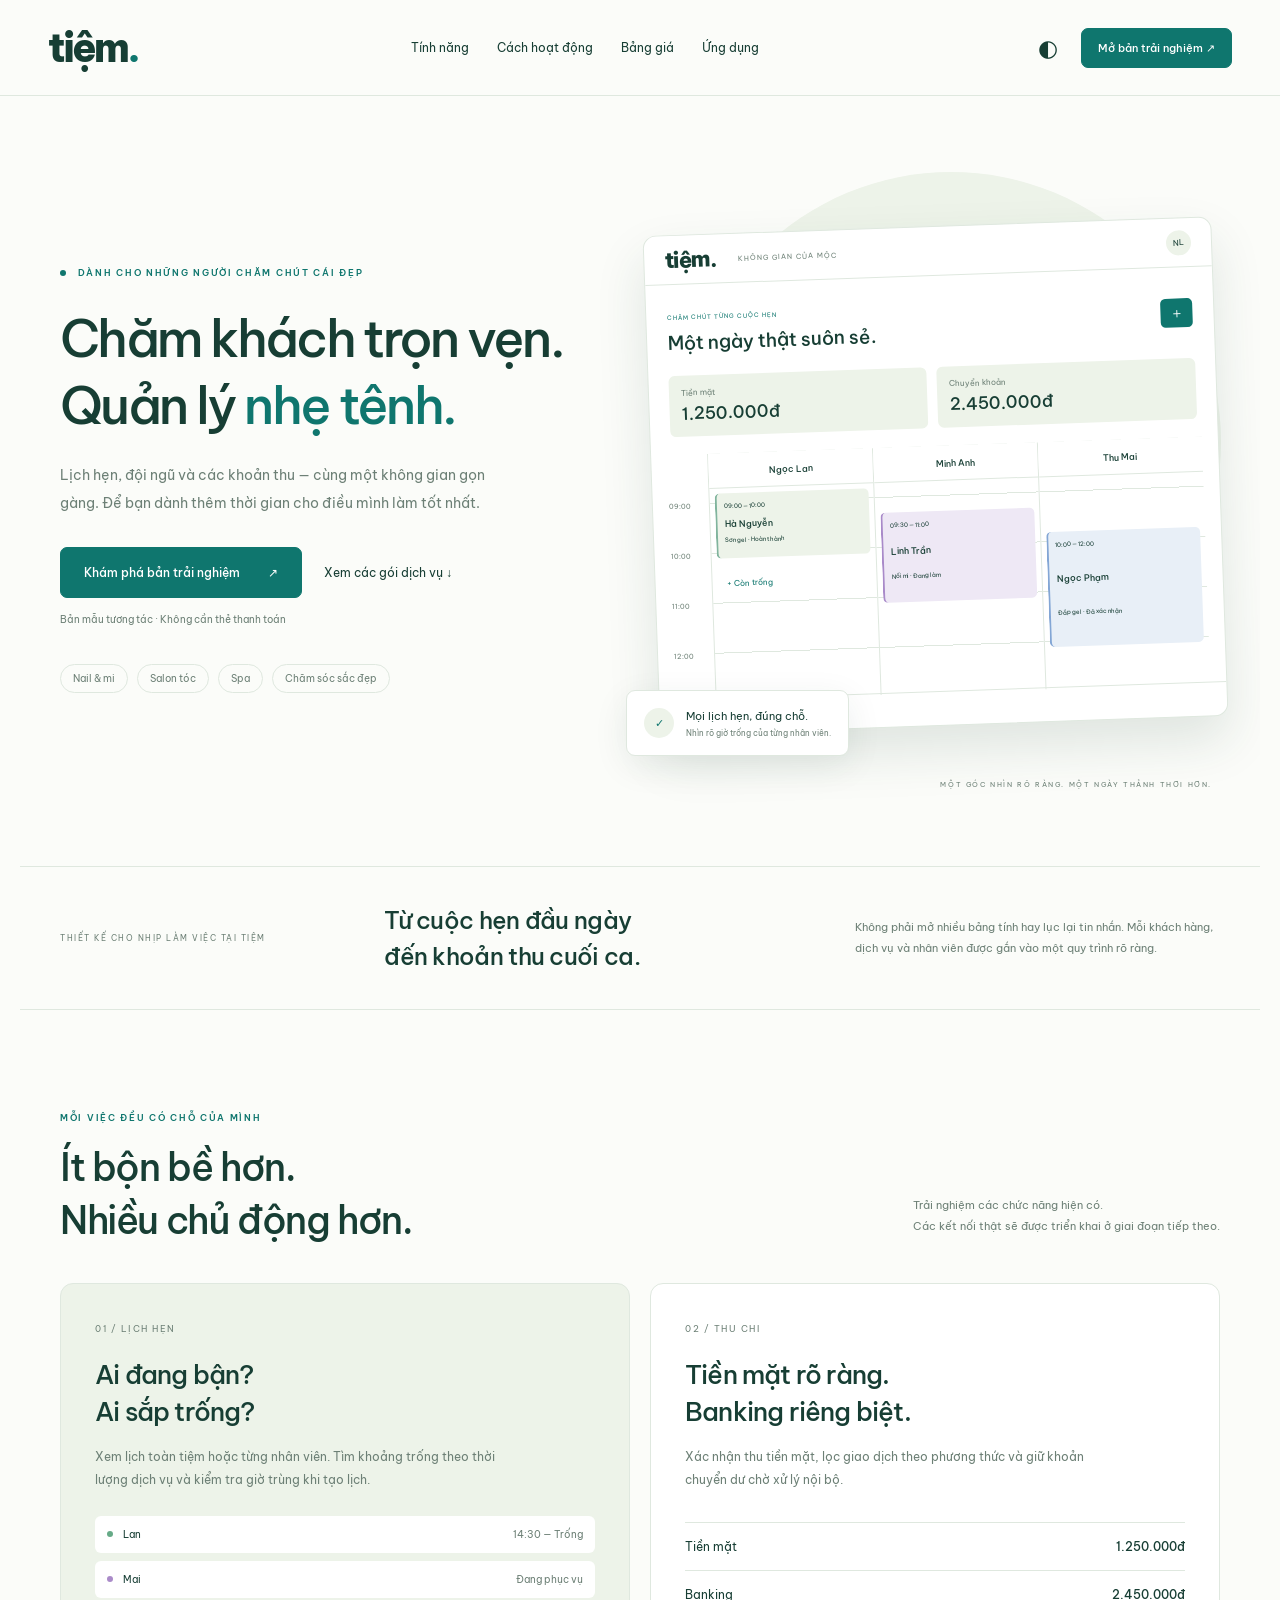
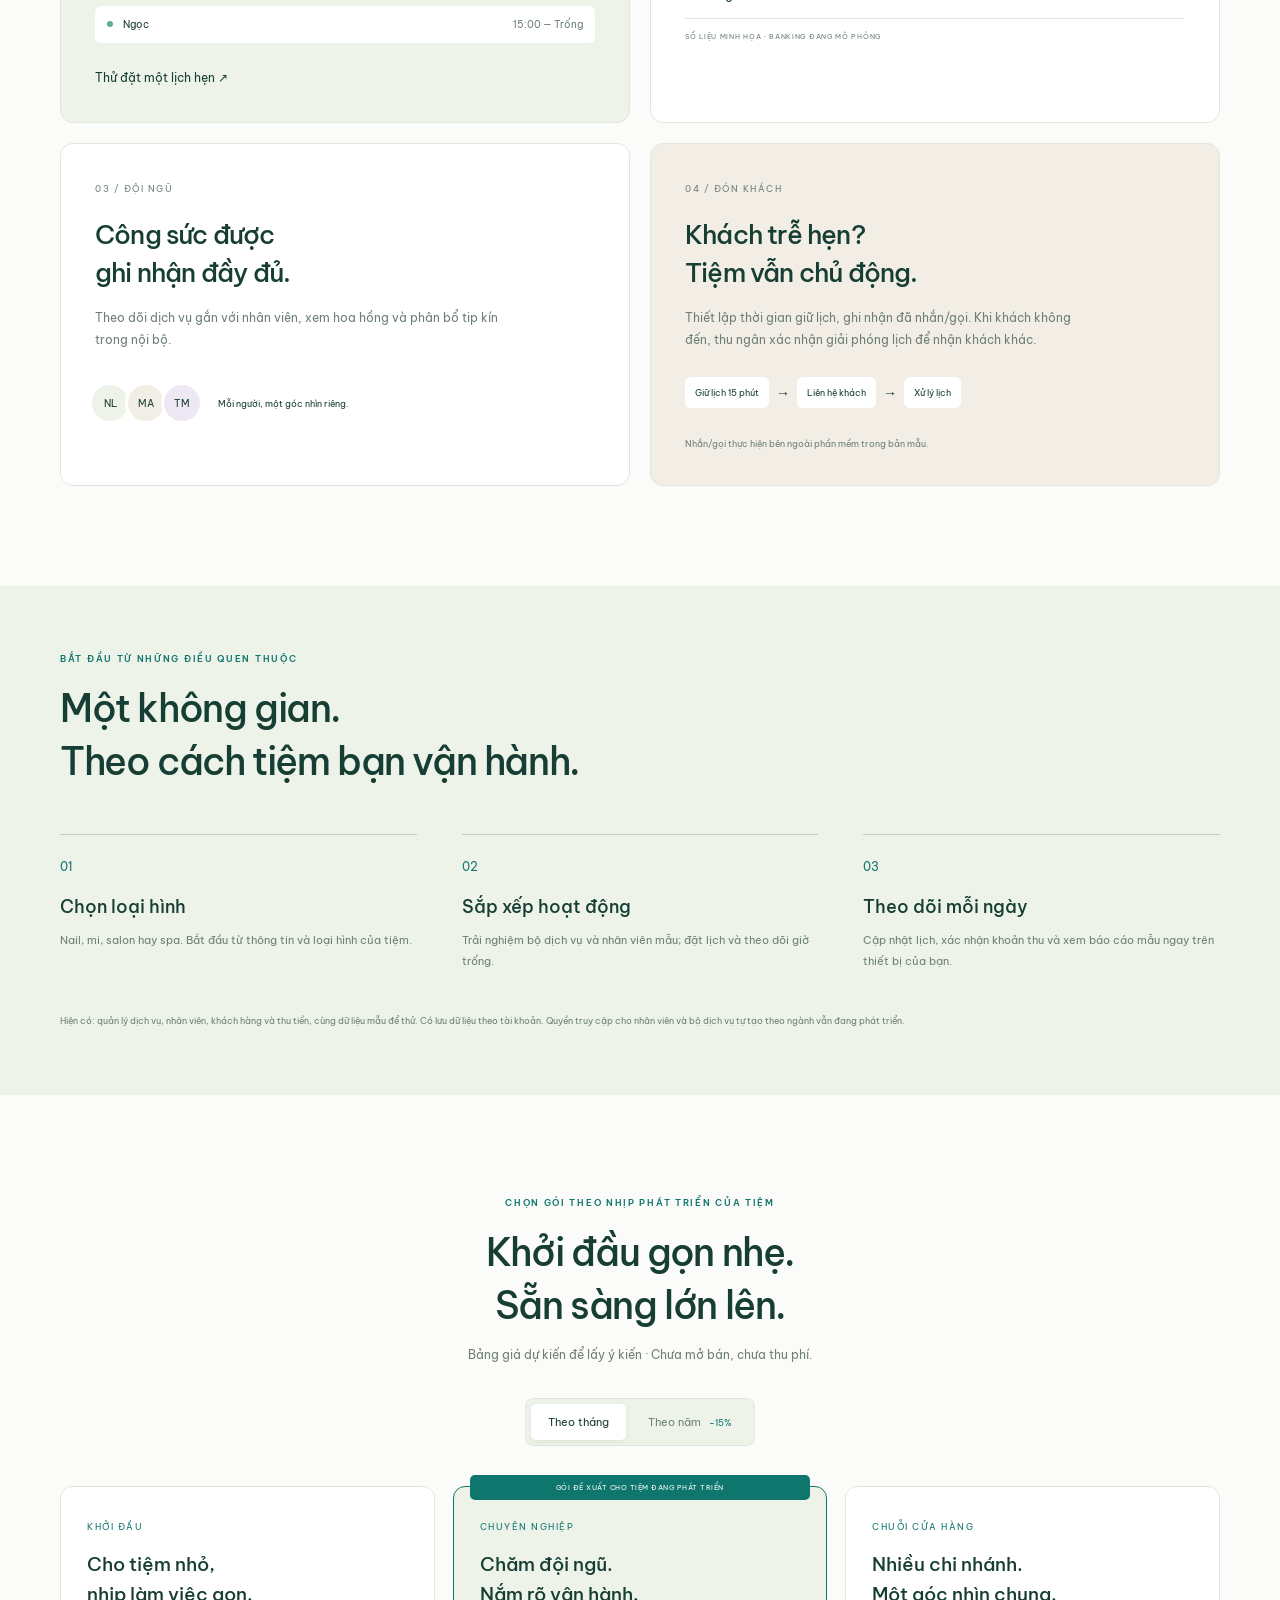
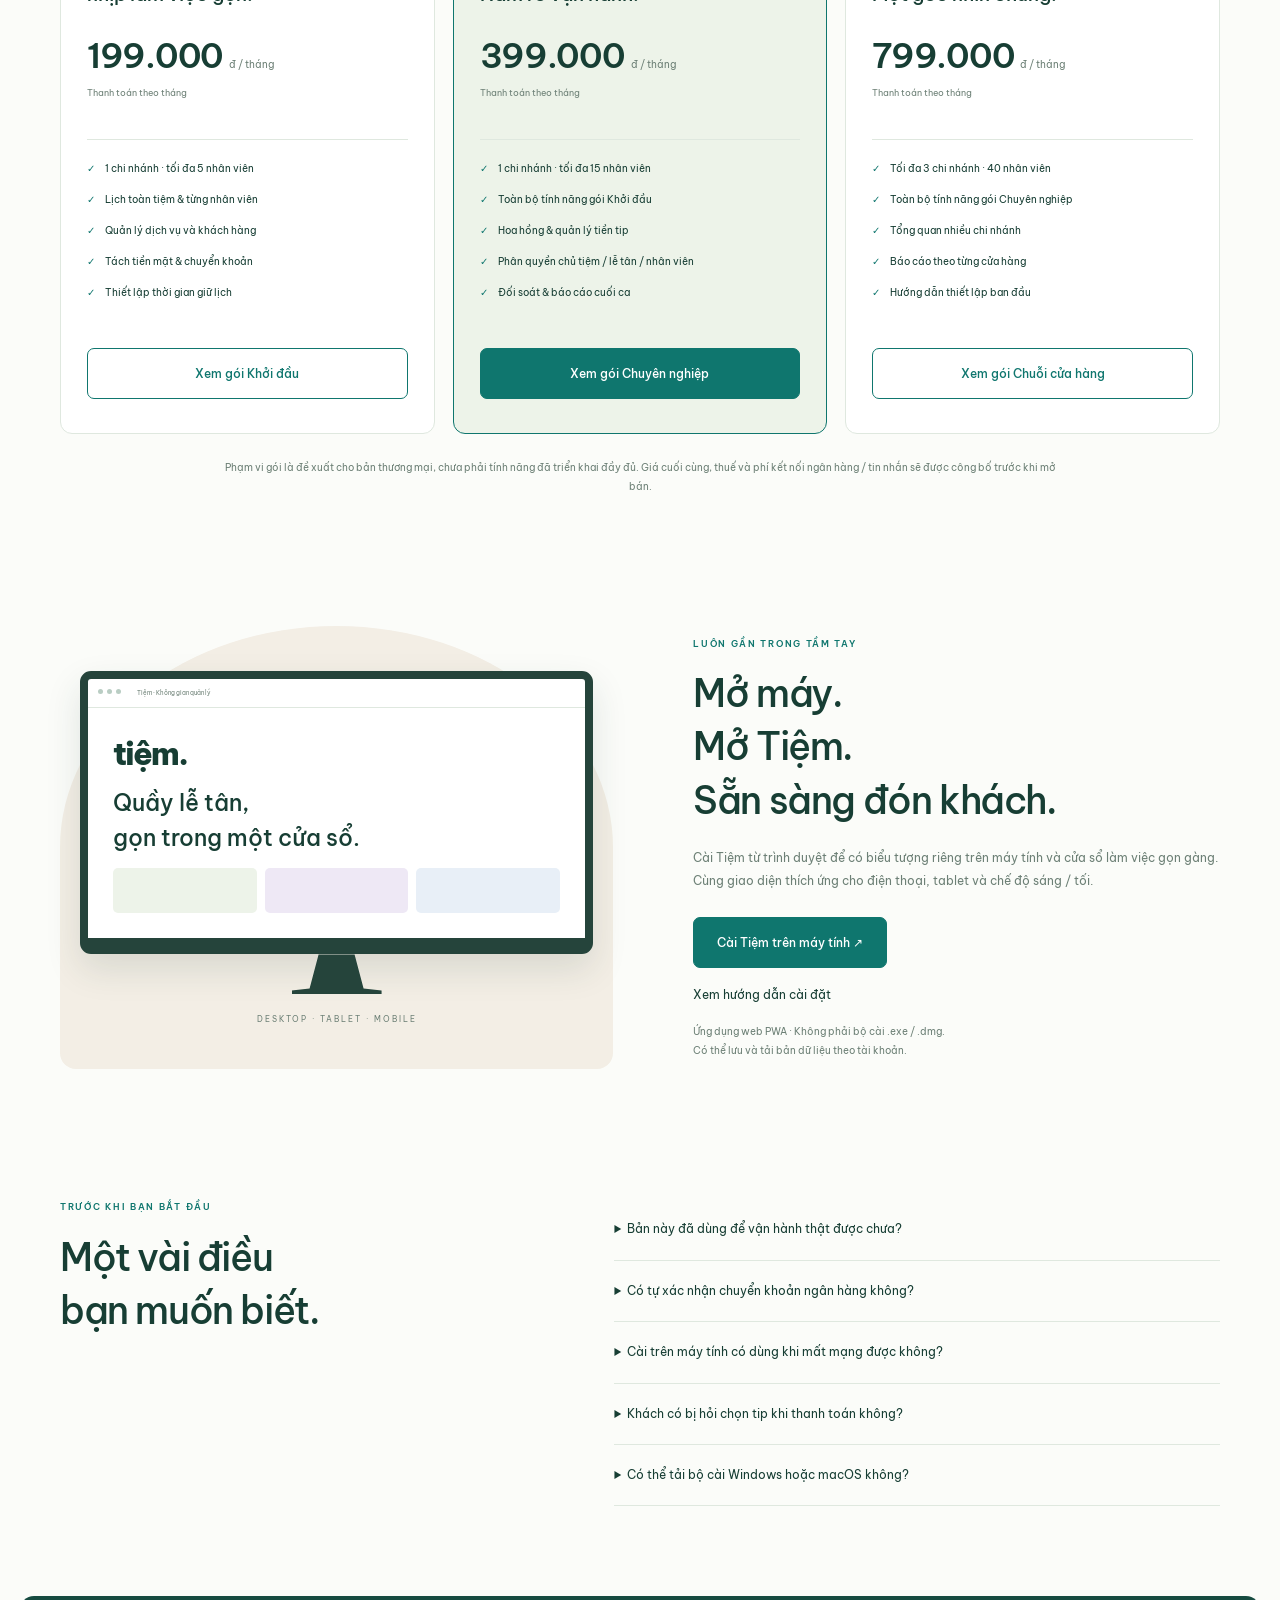
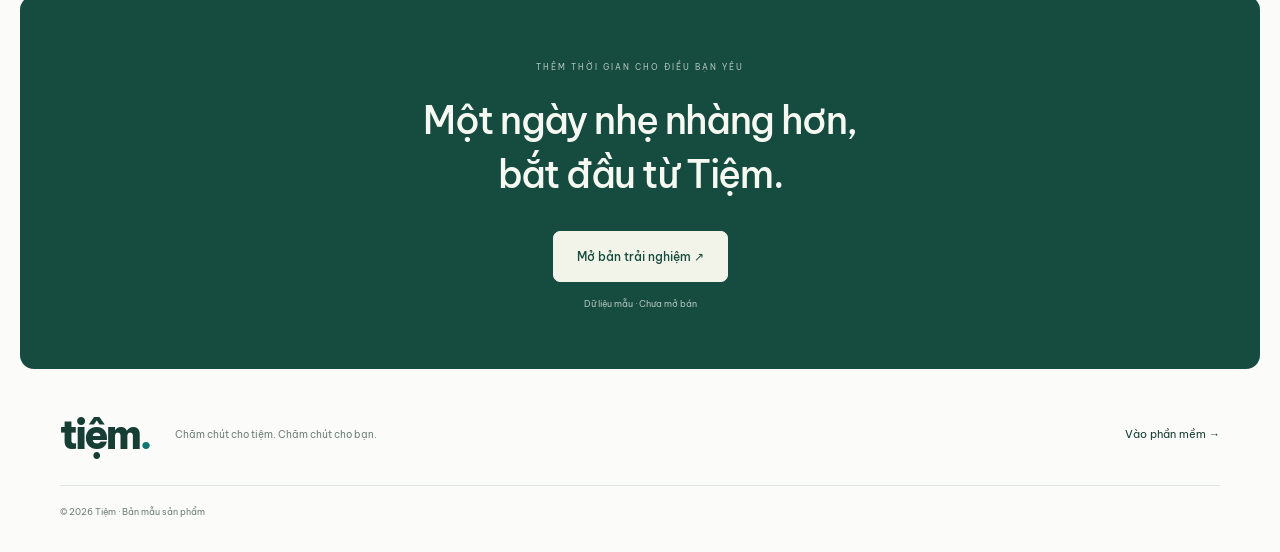
==== public/index.html @ 752a95eb "chore: snapshot before UI/UX redesign" ====
<!doctype html><html lang="vi"><head><meta charset="utf-8"><meta name="viewport" content="width=device-width, initial-scale=1"><meta name="theme-color" content="#0f766e"><meta name="description" content="Tiệm — không gian quản lý lịch hẹn, nhân viên và thu chi cho nail, mi, salon. Khám phá bản mẫu và bảng giá dự kiến."><title>Tiệm — Chăm khách trọn vẹn, quản lý nhẹ tênh</title><link rel="manifest" href="manifest.webmanifest"><link rel="icon" href="icon.svg"><link href="https://fonts.googleapis.com/css2?family=Be+Vietnam+Pro:wght@400;500;600;700;800&display=swap" rel="stylesheet"><link rel="stylesheet" href="home.css"></head><body><header class="nav"><a href="/" class="logo" aria-label="Tiệm trang chủ">tiệm<span>.</span></a><nav aria-label="Menu chính"><a href="#tinh-nang">Tính năng</a><a href="#cach-dung">Cách hoạt động</a><a href="#bang-gia">Bảng giá</a><a href="#ung-dung">Ứng dụng</a></nav><div class="navright"><button class="theme" id="homeTheme" aria-label="Đổi giao diện sáng tối">◐</button><a class="button small" href="app.html">Mở bản trải nghiệm ↗</a></div></header><main><section class="hero wrap"><div class="hero-copy"><div class="kicker"><span></span> DÀNH CHO NHỮNG NGƯỜI CHĂM CHÚT CÁI ĐẸP</div><h1>Chăm khách trọn vẹn.<br>Quản lý <em>nhẹ tênh.</em></h1><p>Lịch hẹn, đội ngũ và các khoản thu — cùng một không gian gọn gàng. Để bạn dành thêm thời gian cho điều mình làm tốt nhất.</p><div class="ctas"><a href="app.html" class="button">Khám phá bản trải nghiệm <span>↗</span></a><a href="#bang-gia" class="textlink">Xem các gói dịch vụ ↓</a></div><small class="hero-note">Bản mẫu tương tác · Không cần thẻ thanh toán</small><div class="industries"><span>Nail & mi</span><span>Salon tóc</span><span>Spa</span><span>Chăm sóc sắc đẹp</span></div></div><div class="hero-visual" aria-label="Minh họa lịch quản lý tiệm"><div class="orb"></div><div class="mini-app"><div class="mini-top"><span class="mini-logo">tiệm.</span><span>KHÔNG GIAN CỦA MỘC</span><i>NL</i></div><div class="mini-heading"><div><small>CHĂM CHÚT TỪNG CUỘC HẸN</small><h3>Một ngày thật suôn sẻ.</h3></div><span class="mini-add">＋</span></div><div class="mini-stats"><div><small>Tiền mặt</small><b>1.250.000đ</b></div><div><small>Chuyển khoản</small><b>2.450.000đ</b></div></div><div class="mini-calendar"><div class="hours"><span></span><span>09:00</span><span>10:00</span><span>11:00</span><span>12:00</span></div><div class="person"><strong>Ngọc Lan</strong><div class="event green"><small>09:00 — 10:00</small><b>Hà Nguyễn</b><span>Sơn gel · Hoàn thành</span></div><div class="empty">+ Còn trống</div></div><div class="person"><strong>Minh Anh</strong><div class="event purple"><small>09:30 — 11:00</small><b>Linh Trần</b><span>Nối mi · Đang làm</span></div></div><div class="person"><strong>Thu Mai</strong><div class="event blue"><small>10:00 — 12:00</small><b>Ngọc Phạm</b><span>Đắp gel · Đã xác nhận</span></div></div></div><div class="mini-bottom">● Mẫu minh họa giao diện và số liệu</div></div><div class="float-note"><span>✓</span><div>Mọi lịch hẹn, đúng chỗ.<small>Nhìn rõ giờ trống của từng nhân viên.</small></div></div><div class="visual-caption">MỘT GÓC NHÌN RÕ RÀNG. MỘT NGÀY THẢNH THƠI HƠN.</div></div></section><section class="statement wrap"><span>THIẾT KẾ CHO NHỊP LÀM VIỆC TẠI TIỆM</span><p>Từ cuộc hẹn đầu ngày<br>đến khoản thu cuối ca.</p><div>Không phải mở nhiều bảng tính hay lục lại tin nhắn. Mỗi khách hàng, dịch vụ và nhân viên được gắn vào một quy trình rõ ràng.</div></section><section class="features wrap" id="tinh-nang"><div class="sectionhead"><div><div class="kicker">MỖI VIỆC ĐỀU CÓ CHỖ CỦA MÌNH</div><h2>Ít bộn bề hơn.<br>Nhiều chủ động hơn.</h2></div><p>Trải nghiệm các chức năng hiện có.<br>Các kết nối thật sẽ được triển khai ở giai đoạn tiếp theo.</p></div><div class="feature-grid"><article class="feature wide"><span class="num">01 / LỊCH HẸN</span><h3>Ai đang bận?<br>Ai sắp trống?</h3><p>Xem lịch toàn tiệm hoặc từng nhân viên. Tìm khoảng trống theo thời lượng dịch vụ và kiểm tra giờ trùng khi tạo lịch.</p><div class="availability"><span><i></i> Lan <b>14:30 — Trống</b></span><span><i class="busy"></i> Mai <b>Đang phục vụ</b></span><span><i></i> Ngọc <b>15:00 — Trống</b></span></div><a href="app.html" class="textlink">Thử đặt một lịch hẹn ↗</a></article><article class="feature"><span class="num">02 / THU CHI</span><h3>Tiền mặt rõ ràng.<br>Banking riêng biệt.</h3><p>Xác nhận thu tiền mặt, lọc giao dịch theo phương thức và giữ khoản chuyển dư chờ xử lý nội bộ.</p><div class="receipt"><div>Tiền mặt <b>1.250.000đ</b></div><div>Banking <b>2.450.000đ</b></div><small>SỐ LIỆU MINH HỌA · BANKING ĐANG MÔ PHỎNG</small></div></article><article class="feature"><span class="num">03 / ĐỘI NGŨ</span><h3>Công sức được<br>ghi nhận đầy đủ.</h3><p>Theo dõi dịch vụ gắn với nhân viên, xem hoa hồng và phân bổ tip kín trong nội bộ.</p><div class="team-line"><span>NL</span><span>MA</span><span>TM</span><b>Mỗi người, một góc nhìn riêng.</b></div></article><article class="feature wide warm"><span class="num">04 / ĐÓN KHÁCH</span><h3>Khách trễ hẹn?<br>Tiệm vẫn chủ động.</h3><p>Thiết lập thời gian giữ lịch, ghi nhận đã nhắn/gọi. Khi khách không đến, thu ngân xác nhận giải phóng lịch để nhận khách khác.</p><div class="flow-pills"><span>Giữ lịch 15 phút</span><b>→</b><span>Liên hệ khách</span><b>→</b><span>Xử lý lịch</span></div><small>Nhắn/gọi thực hiện bên ngoài phần mềm trong bản mẫu.</small></article></div></section><section class="steps-section" id="cach-dung"><div class="wrap"><div class="sectionhead"><div><div class="kicker">BẮT ĐẦU TỪ NHỮNG ĐIỀU QUEN THUỘC</div><h2>Một không gian.<br>Theo cách tiệm bạn vận hành.</h2></div></div><div class="steps"><article><span>01</span><h3>Chọn loại hình</h3><p>Nail, mi, salon hay spa. Bắt đầu từ thông tin và loại hình của tiệm.</p></article><article><span>02</span><h3>Sắp xếp hoạt động</h3><p>Trải nghiệm bộ dịch vụ và nhân viên mẫu; đặt lịch và theo dõi giờ trống.</p></article><article><span>03</span><h3>Theo dõi mỗi ngày</h3><p>Cập nhật lịch, xác nhận khoản thu và xem báo cáo mẫu ngay trên thiết bị của bạn.</p></article></div><p class="disclosure">Hiện có: quản lý dịch vụ, nhân viên, khách hàng và thu tiền, cùng dữ liệu mẫu để thử. Có lưu dữ liệu theo tài khoản. Quyền truy cập cho nhân viên và bộ dịch vụ tự tạo theo ngành vẫn đang phát triển.</p></div></section><section class="pricing wrap" id="bang-gia"><div class="center"><div class="kicker">CHỌN GÓI THEO NHỊP PHÁT TRIỂN CỦA TIỆM</div><h2>Khởi đầu gọn nhẹ.<br>Sẵn sàng lớn lên.</h2><p>Bảng giá dự kiến để lấy ý kiến · Chưa mở bán, chưa thu phí.</p><div class="billing" role="group" aria-label="Chu kỳ thanh toán"><button class="selected" data-billing="month" aria-pressed="true">Theo tháng</button><button data-billing="year" aria-pressed="false">Theo năm <span>−15%</span></button></div></div><div class="price-grid"><article class="price-card"><span class="plan">KHỞI ĐẦU</span><h3>Cho tiệm nhỏ,<br>nhịp làm việc gọn.</h3><div class="price"><strong data-price="199000">199.000</strong><span>đ / tháng</span></div><p class="billing-note">Thanh toán theo tháng</p><ul><li>1 chi nhánh · tối đa 5 nhân viên</li><li>Lịch toàn tiệm & từng nhân viên</li><li>Quản lý dịch vụ và khách hàng</li><li>Tách tiền mặt & chuyển khoản</li><li>Thiết lập thời gian giữ lịch</li></ul><button class="button outline" data-plan="Khởi đầu">Xem gói Khởi đầu</button></article><article class="price-card featured"><div class="ribbon">GÓI ĐỀ XUẤT CHO TIỆM ĐANG PHÁT TRIỂN</div><span class="plan">CHUYÊN NGHIỆP</span><h3>Chăm đội ngũ.<br>Nắm rõ vận hành.</h3><div class="price"><strong data-price="399000">399.000</strong><span>đ / tháng</span></div><p class="billing-note">Thanh toán theo tháng</p><ul><li>1 chi nhánh · tối đa 15 nhân viên</li><li>Toàn bộ tính năng gói Khởi đầu</li><li>Hoa hồng & quản lý tiền tip</li><li>Phân quyền chủ tiệm / lễ tân / nhân viên</li><li>Đối soát & báo cáo cuối ca</li></ul><button class="button" data-plan="Chuyên nghiệp">Xem gói Chuyên nghiệp</button></article><article class="price-card"><span class="plan">CHUỖI CỬA HÀNG</span><h3>Nhiều chi nhánh.<br>Một góc nhìn chung.</h3><div class="price"><strong data-price="799000">799.000</strong><span>đ / tháng</span></div><p class="billing-note">Thanh toán theo tháng</p><ul><li>Tối đa 3 chi nhánh · 40 nhân viên</li><li>Toàn bộ tính năng gói Chuyên nghiệp</li><li>Tổng quan nhiều chi nhánh</li><li>Báo cáo theo từng cửa hàng</li><li>Hướng dẫn thiết lập ban đầu</li></ul><button class="button outline" data-plan="Chuỗi cửa hàng">Xem gói Chuỗi cửa hàng</button></article></div><p class="price-disclaimer">Phạm vi gói là đề xuất cho bản thương mại, chưa phải tính năng đã triển khai đầy đủ. Giá cuối cùng, thuế và phí kết nối ngân hàng / tin nhắn sẽ được công bố trước khi mở bán.</p></section><section class="desktop wrap" id="ung-dung"><div class="device-art"><div class="monitor"><div class="monitor-top"><span></span><span></span><span></span><b>Tiệm · Không gian quản lý</b></div><div class="monitor-body"><div class="device-brand">tiệm.</div><h3>Quầy lễ tân,<br>gọn trong một cửa sổ.</h3><div class="device-lines"><i></i><i></i><i></i></div></div></div><div class="stand"></div><span class="device-tag">DESKTOP · TABLET · MOBILE</span></div><div class="desktop-copy"><div class="kicker">LUÔN GẦN TRONG TẦM TAY</div><h2>Mở máy.<br>Mở Tiệm.<br>Sẵn sàng đón khách.</h2><p>Cài Tiệm từ trình duyệt để có biểu tượng riêng trên máy tính và cửa sổ làm việc gọn gàng. Cùng giao diện thích ứng cho điện thoại, tablet và chế độ sáng / tối.</p><button class="button" data-install>Cài Tiệm trên máy tính ↗</button><button class="textlink" id="installHelp">Xem hướng dẫn cài đặt</button><p class="install-note">Ứng dụng web PWA · Không phải bộ cài .exe / .dmg.<br>Có thể lưu và tải bản dữ liệu theo tài khoản.</p></div></section><section class="faq wrap"><div><div class="kicker">TRƯỚC KHI BẠN BẮT ĐẦU</div><h2>Một vài điều<br>bạn muốn biết.</h2></div><div class="questions"><details><summary>Bản này đã dùng để vận hành thật được chưa?</summary><p>Đây là bản mẫu tương tác. Dữ liệu mặc định lưu trên thiết bị. Bạn có thể đăng nhập bằng ChatGPT, chọn lưu lên tài khoản và tải bản mới trên thiết bị khác. Bạn nên dùng dữ liệu thử; chưa dùng để thu tiền hoặc quản lý khách thật.</p></details><details><summary>Có tự xác nhận chuyển khoản ngân hàng không?</summary><p>Hiện tại banking là mô phỏng. Kết nối ngân hàng, tạo QR nhận tiền thật và xác nhận giao dịch sẽ được triển khai, kiểm tra trước khi sử dụng thực tế.</p></details><details><summary>Cài trên máy tính có dùng khi mất mạng được không?</summary><p>Sau khi đã mở ứng dụng, giao diện mẫu có thể tải lại từ bộ nhớ đệm khi mất mạng. Thanh toán ngân hàng và đồng bộ dữ liệu thật sẽ cần Internet. Không xóa dữ liệu trình duyệt nếu muốn giữ dữ liệu mẫu.</p></details><details><summary>Khách có bị hỏi chọn tip khi thanh toán không?</summary><p>Không. Việc ghi nhận và phân bổ tip thuộc màn hình nội bộ. Khoản chuyển dư chờ xác nhận, không tự động coi là tip.</p></details><details><summary>Có thể tải bộ cài Windows hoặc macOS không?</summary><p>Hiện chưa có bộ cài .exe hoặc .dmg. Bạn có thể cài dạng ứng dụng web qua Chrome / Edge trên máy tính; nếu trình duyệt không hỗ trợ, vẫn dùng được bằng đường dẫn website.</p></details></div></section><section class="closing wrap"><span>THÊM THỜI GIAN CHO ĐIỀU BẠN YÊU</span><h2>Một ngày nhẹ nhàng hơn,<br>bắt đầu từ Tiệm.</h2><a href="app.html" class="button light">Mở bản trải nghiệm ↗</a><small>Dữ liệu mẫu · Chưa mở bán</small></section></main><footer class="wrap"><a class="logo" href="#">tiệm<span>.</span></a><span>Chăm chút cho tiệm. Chăm chút cho bạn.</span><a href="app.html">Vào phần mềm →</a><small>© 2026 Tiệm · Bản mẫu sản phẩm</small></footer><dialog id="homeDialog"><button id="closeHomeDialog" aria-label="Đóng">✕</button><div id="homeDialogContent"></div></dialog><script src="install.js"></script><script src="home.js"></script></body></html>
---- public/home.css ----
:root{--bg:#fbfcf9;--card:#fff;--ink:#173e34;--muted:#6d8076;--line:#dfe8df;--green:#0f766e;--pale:#edf3e9;--warm:#f3eee5;--purple:#eee8f5;--blue:#e8eff7}*{box-sizing:border-box}html{scroll-behavior:smooth;scroll-padding-top:90px}body{margin:0;background:var(--bg);color:var(--ink);font:14px 'Be Vietnam Pro',sans-serif}a{color:inherit;text-decoration:none}button{font:inherit;cursor:pointer}button:focus-visible,a:focus-visible,summary:focus-visible{outline:3px solid #54ac99;outline-offset:5px}.wrap{max-width:1240px;margin:auto;padding-left:40px;padding-right:40px}.nav{height:96px;max-width:1440px;margin:auto;padding:0 48px;display:flex;align-items:center;justify-content:space-between;border-bottom:1px solid var(--line);gap:24px}.logo{font-size:40px;font-weight:800;letter-spacing:-3px}.logo span{color:var(--green)}.nav nav{display:flex;gap:28px;font-size:12px}.nav nav a:hover{color:var(--green)}.navright{display:flex;gap:17px;align-items:center}.theme{border:0;background:transparent;color:var(--ink);font-size:23px}.button{display:inline-flex;justify-content:center;align-items:center;gap:28px;padding:17px 23px;background:var(--green);color:#fff;border:1px solid var(--green);border-radius:7px;font-weight:500;font-size:12px;transition:transform .2s,box-shadow .2s}.button:hover{transform:translateY(-2px);box-shadow:0 7px 20px #0f766e24}.button.small{font-size:11px;padding:12px 16px}.textlink{font-size:12px;background:none;color:var(--ink);border:0;padding:0;display:inline-block;line-height:1.8}.textlink:hover{text-decoration:underline}.hero{display:grid;grid-template-columns:1fr 1.06fr;align-items:center;gap:35px;padding-top:96px;padding-bottom:100px;overflow:hidden}.kicker{font-size:9px;font-weight:600;letter-spacing:1.7px;color:var(--green);line-height:1.8}.kicker>span{display:inline-block;width:6px;height:6px;background:var(--green);border-radius:50%;margin-right:8px}h1{font-size:clamp(38px,4.1vw,58px);font-weight:500;line-height:1.27;letter-spacing:-2.7px;margin:24px 0}h1 em{font-style:normal;color:var(--green)}.hero-copy>p{max-width:430px;font-size:14px;line-height:1.95;color:var(--muted)}.ctas{display:flex;align-items:center;gap:22px;margin-top:30px}.hero-note{display:block;font-size:10px;color:var(--muted);margin-top:15px}.industries{display:flex;flex-wrap:wrap;gap:9px;margin-top:38px}.industries span{font-size:10px;padding:7px 12px;border:1px solid var(--line);border-radius:20px;color:var(--muted)}.hero-visual{position:relative;padding:34px 0 40px 10px}.orb{position:absolute;background:var(--pale);border-radius:50%;width:540px;height:540px;top:-20px;left:40px}.mini-app{position:relative;background:var(--card);border:1px solid var(--line);border-radius:13px;box-shadow:0 24px 50px #1e4b3520;transform:rotate(-2deg);overflow:hidden}.mini-top{height:49px;display:flex;align-items:center;border-bottom:1px solid var(--line);padding:0 20px;gap:22px}.mini-logo{font-size:22px;font-weight:800;letter-spacing:-1.5px}.mini-top>span:nth-child(2){font-size:7px;color:var(--muted);letter-spacing:1px}.mini-top i{margin-left:auto;display:grid;place-items:center;border-radius:50%;width:25px;height:25px;background:var(--pale);font-style:normal;font-size:8px}.mini-heading{display:flex;padding:21px;justify-content:space-between;align-items:center}.mini-heading small{font-size:6px;letter-spacing:1px;color:var(--green)}.mini-heading h3{font-size:19px;margin:7px 0 0;font-weight:500}.mini-add{background:var(--green);color:white;padding:5px 9px;border-radius:5px}.mini-stats{display:grid;grid-template-columns:1fr 1fr;gap:10px;padding:0 20px 18px}.mini-stats div{background:var(--pale);padding:12px;border-radius:6px}.mini-stats small{display:block;font-size:8px;color:var(--muted)}.mini-stats b{display:block;font-weight:500;font-size:17px;margin-top:5px}.mini-calendar{display:grid;grid-template-columns:40px repeat(3,1fr);height:245px;margin:0 16px}.hours{display:grid;grid-template-rows:35px repeat(4,50px);font-size:7px;color:var(--muted);padding-top:12px}.person{position:relative;border-left:1px solid var(--line);background:repeating-linear-gradient(transparent 0px,transparent 49px,var(--line) 49px,var(--line) 50px)}.person>strong{display:block;text-align:center;height:35px;background:var(--card);font-size:9px;padding-top:12px;border-bottom:1px solid var(--line);font-weight:500}.event{position:absolute;top:40px;left:5px;right:5px;padding:9px 7px;border-radius:5px;background:var(--pale);border-left:2px solid #80b49d;height:65px;display:grid;gap:3px}.event small{font-size:6px}.event b{font-size:9px;font-weight:500}.event span{font-size:6px}.event.purple{background:var(--purple);top:65px;height:90px;border-color:#a98ac9}.event.blue{background:var(--blue);top:90px;height:115px;border-color:#83a6d5}.empty{font-size:8px;color:var(--green);position:absolute;top:125px;left:14px}.mini-bottom{padding:12px 20px;color:var(--muted);font-size:7px;border-top:1px solid var(--line)}.float-note{display:flex;gap:12px;align-items:center;position:absolute;bottom:10px;left:-15px;background:var(--card);padding:17px;border:1px solid var(--line);border-radius:9px;box-shadow:0 10px 35px #1d422c15;font-size:11px}.float-note>span{background:var(--pale);color:var(--green);border-radius:50%;width:30px;height:30px;display:grid;place-items:center}.float-note small{display:block;font-size:8px;color:var(--muted);margin-top:5px}.visual-caption{position:absolute;bottom:-23px;right:8px;font-size:7px;letter-spacing:1.6px;color:var(--muted)}.statement{border-top:1px solid var(--line);border-bottom:1px solid var(--line);padding-top:35px;padding-bottom:35px;display:grid;grid-template-columns:.8fr 1.2fr 1fr;gap:32px;align-items:center}.statement>span{font-size:8px;letter-spacing:1.5px;color:var(--muted);line-height:1.8}.statement>p{font-size:24px;line-height:1.5;margin:0;font-weight:500;letter-spacing:-.7px}.statement>div{font-size:11px;line-height:1.9;color:var(--muted)}.features{padding-top:100px;padding-bottom:100px}.sectionhead{display:flex;justify-content:space-between;align-items:flex-end;margin-bottom:35px;gap:25px}h2{font-size:38px;font-weight:500;line-height:1.4;letter-spacing:-1.4px;margin:15px 0 0}.sectionhead>p{font-size:11px;color:var(--muted);line-height:1.9;max-width:330px}.feature-grid{display:grid;grid-template-columns:1fr 1fr;gap:20px}.feature{padding:34px;border-radius:13px;border:1px solid var(--line);background:var(--card)}.feature.wide{background:var(--pale)}.feature.warm{background:var(--warm)}.num{font-size:9px;letter-spacing:1.5px;color:var(--muted)}.feature h3{font-size:26px;line-height:1.45;font-weight:500;letter-spacing:-.8px;margin:20px 0 15px}.feature p{font-size:12px;line-height:1.9;color:var(--muted);max-width:410px}.availability{display:grid;gap:8px;margin:24px 0}.availability>span{display:flex;align-items:center;gap:10px;background:var(--card);padding:12px;border-radius:6px;font-size:10px}.availability b{margin-left:auto;font-weight:400;color:var(--muted)}.availability i{width:6px;height:6px;background:#66aa87;border-radius:50%}.availability i.busy{background:#aa8bc9}.receipt{margin-top:30px;border-top:1px solid var(--line)}.receipt>div{display:flex;justify-content:space-between;border-bottom:1px solid var(--line);padding:16px 0;font-size:12px}.receipt b{font-weight:500}.receipt small{font-size:7px;letter-spacing:.7px;display:block;margin-top:13px;color:var(--muted)}.team-line{display:flex;align-items:center;margin-top:30px}.team-line span{width:42px;height:42px;border:3px solid var(--card);border-radius:50%;background:var(--pale);display:grid;place-items:center;font-size:10px;margin-left:-6px}.team-line span:nth-child(2){background:var(--warm)}.team-line span:nth-child(3){background:var(--purple)}.team-line b{font-size:9px;margin-left:15px;font-weight:400}.flow-pills{display:flex;flex-wrap:wrap;align-items:center;gap:7px;margin:25px 0}.flow-pills span{padding:10px;background:var(--card);border-radius:6px;font-size:9px}.flow-pills b{font-weight:400}.feature>small{font-size:9px;color:var(--muted)}.steps-section{background:var(--pale);padding:65px 0}.steps{display:grid;grid-template-columns:repeat(3,1fr);gap:45px;margin-top:45px}.steps article{border-top:1px solid #bfcfbe;padding-top:22px}.steps article>span{font-size:12px;color:var(--green)}.steps h3{font-weight:500;font-size:18px;margin:20px 0 12px}.steps p,.disclosure{font-size:11px;color:var(--muted);line-height:1.9}.disclosure{font-size:9px;margin:30px 0 0}.pricing{padding-top:100px;padding-bottom:100px}.center{text-align:center}.center>p{font-size:12px;color:var(--muted);line-height:1.8}.billing{display:inline-flex;padding:5px;border:1px solid var(--line);border-radius:8px;margin:20px 0 40px;background:var(--pale);gap:5px}.billing button{padding:11px 17px;font-size:11px;border:0;border-radius:5px;background:transparent;color:var(--muted)}.billing button.selected{background:var(--card);color:var(--ink);box-shadow:0 2px 5px #163a2610}.billing span{font-size:9px;color:var(--green);margin-left:5px}.price-grid{display:grid;grid-template-columns:repeat(3,1fr);gap:18px}.price-card{position:relative;border:1px solid var(--line);border-radius:12px;padding:34px 26px;display:flex;flex-direction:column;background:var(--card)}.price-card.featured{border:1.5px solid var(--green);background:var(--pale)}.ribbon{position:absolute;top:-12px;left:16px;right:16px;background:var(--green);color:white;font-size:7px;letter-spacing:.5px;padding:8px;text-align:center;border-radius:5px}.plan{font-size:9px;letter-spacing:1.5px;color:var(--green)}.price-card h3{font-size:19px;font-weight:500;line-height:1.6;margin:17px 0 25px}.price strong{font-size:34px;letter-spacing:-1.3px;font-weight:600}.price>span{font-size:10px;color:var(--muted);margin-left:6px}.billing-note{font-size:9px;color:var(--muted);line-height:1.6;min-height:30px}.price-card ul{padding:20px 0 8px;list-style:none;border-top:1px solid var(--line);margin-bottom:25px;flex:1}.price-card li{font-size:10px;line-height:1.8;margin-bottom:13px;position:relative;padding-left:18px}.price-card li:before{content:'✓';position:absolute;left:0;color:var(--green)}.outline{background:transparent;color:var(--green)}.price-disclaimer{font-size:10px;color:var(--muted);line-height:1.9;text-align:center;max-width:850px;margin:24px auto 0}.desktop{display:grid;grid-template-columns:1.05fr 1fr;gap:80px;align-items:center;padding-top:30px;padding-bottom:100px}.device-art{padding:45px 20px;background:var(--warm);border-radius:50% 50% 16px 16px}.monitor{background:var(--card);border:8px solid #25443b;border-bottom-width:16px;border-radius:11px;box-shadow:0 15px 35px #1f3d3b20}.monitor-top{padding:10px;display:flex;gap:4px;border-bottom:1px solid var(--line)}.monitor-top>span{width:5px;height:5px;background:#b9cdc3;border-radius:50%}.monitor-top b{font-size:6px;font-weight:400;margin-left:12px;color:var(--muted)}.monitor-body{padding:25px}.device-brand{font-size:32px;font-weight:800;letter-spacing:-2px}.monitor-body h3{font-size:23px;line-height:1.5;font-weight:500;margin:13px 0}.device-lines{display:grid;grid-template-columns:1fr 1fr 1fr;gap:8px}.device-lines i{height:45px;border-radius:5px;background:var(--pale)}.device-lines i:nth-child(2){background:var(--purple)}.device-lines i:nth-child(3){background:var(--blue)}.stand{width:90px;height:40px;background:#25443b;margin:auto;clip-path:polygon(30% 0,70% 0,80% 85%,100% 90%,100% 100%,0 100%,0 90%,20% 85%)}.device-tag{display:block;text-align:center;font-size:8px;letter-spacing:2px;color:var(--muted);margin-top:20px}.desktop-copy p{font-size:12px;color:var(--muted);line-height:1.9;margin:20px 0 25px}.desktop-copy>.textlink{display:block;margin:16px 0}.desktop-copy .install-note{font-size:10px;margin:0;line-height:1.9}.faq{padding-top:30px;padding-bottom:90px;display:grid;grid-template-columns:1fr 1.25fr;gap:70px}.questions details{border-bottom:1px solid var(--line);padding:20px 0}.questions summary{cursor:pointer;font-size:12px;line-height:1.7}.questions p{font-size:11px;color:var(--muted);line-height:1.9;margin-bottom:0}.closing{background:#164b40;color:#f6f9f1;border-radius:14px;padding-top:60px;padding-bottom:60px;text-align:center}.closing>span{font-size:8px;letter-spacing:2px;opacity:.7}.closing h2{font-size:38px;margin:20px 0 30px}.button.light{background:#f3f4e9;color:#164b40;border-color:#f3f4e9}.closing>small{display:block;font-size:9px;opacity:.7;margin-top:16px}footer{display:flex;align-items:center;gap:25px;flex-wrap:wrap;padding-top:40px;padding-bottom:35px}footer>span{font-size:10px;color:var(--muted)}footer>a:not(.logo){font-size:11px;margin-left:auto}footer>small{flex-basis:100%;border-top:1px solid var(--line);padding-top:20px;font-size:9px;color:var(--muted)}dialog{max-width:510px;width:92vw;border:1px solid var(--line);border-radius:15px;padding:32px;background:var(--card);color:var(--ink)}dialog::backdrop{background:#112b2366;backdrop-filter:blur(3px)}dialog h2{font-size:25px}dialog p,dialog li{font-size:12px;line-height:1.9;color:var(--muted)}dialog ol{padding-left:20px}dialog .button{margin-top:10px}#closeHomeDialog{position:absolute;right:15px;top:12px;background:none;border:0;font-size:20px;color:var(--ink)}[data-theme=dark]{--bg:#11211d;--card:#1c3029;--ink:#e2eee4;--muted:#a1b5a8;--line:#32493d;--green:#5bbcac;--pale:#223c2e;--warm:#36372a;--purple:#3c314a;--blue:#2a3e50}[data-theme=dark] .button{color:#102e25}[data-theme=dark] .ribbon{color:#102e25}[data-theme=dark] .outline{color:var(--green)}@media(max-width:1000px){.nav{padding:0 25px}.nav nav{gap:15px;font-size:10px}.wrap{padding-left:26px;padding-right:26px}.hero{gap:20px;padding-top:70px;padding-bottom:75px}h1{font-size:40px;letter-spacing:-2px}.hero-copy>p{font-size:12px}.ctas{flex-direction:column;align-items:flex-start;gap:15px}.mini-heading h3{font-size:15px}.mini-stats b{font-size:14px}.float-note{left:0;font-size:10px}.statement{gap:20px}.statement>p{font-size:21px}.price-card{padding:30px 19px}.price strong{font-size:28px}.price-card .button{font-size:10px;padding:13px 10px}.desktop{gap:40px}.closing{margin:0 26px}.hero-visual{min-width:0}.visual-caption{font-size:6px}.navright .small{font-size:9px;padding:11px}.feature{padding:27px}}@media(max-width:700px){.nav{height:77px;padding:0 20px;gap:12px}.nav nav{display:none}.logo{font-size:35px}.navright{gap:12px}.wrap{padding-left:22px;padding-right:22px}.hero{grid-template-columns:1fr;padding-top:45px;padding-bottom:65px;gap:40px}.hero h1{font-size:43px;letter-spacing:-2.1px}.hero-copy>p{font-size:13px}.kicker{font-size:8px;letter-spacing:1.3px}.ctas{flex-direction:row;flex-wrap:wrap;align-items:center;gap:18px}.ctas .button{font-size:11px;padding:16px}.industries{margin-top:25px}.hero-visual{padding-left:0;margin-right:5px}.orb{width:100%;height:110%;left:10px;top:-15px}.mini-app{margin:0 5px}.mini-stats b{font-size:16px}.mini-heading h3{font-size:17px}.float-note{bottom:8px;left:0}.visual-caption{bottom:-15px;font-size:6px;letter-spacing:1px}.statement{grid-template-columns:1fr;gap:15px;padding-top:25px;padding-bottom:25px}.statement>p{font-size:25px}.statement>div{font-size:12px}.features,.pricing{padding-top:65px;padding-bottom:65px}.sectionhead{display:block;margin-bottom:25px}h2{font-size:31px;letter-spacing:-1px}.sectionhead>p{margin-top:20px}.feature-grid{grid-template-columns:1fr;gap:15px}.feature{padding:25px}.feature h3{font-size:25px}.steps-section{padding:45px 0}.steps{grid-template-columns:1fr;gap:25px;margin-top:25px}.steps article{padding-top:15px}.steps h3{margin:12px 0 8px}.steps p{font-size:12px}.price-grid{grid-template-columns:1fr;gap:25px}.price-card{padding:30px}.price-card h3{font-size:21px}.price strong{font-size:38px}.price-card li{font-size:12px}.price-card .button{font-size:12px}.billing-note{min-height:0}.desktop{grid-template-columns:1fr;gap:35px;padding-top:5px;padding-bottom:60px}.device-art{padding:35px 25px}.desktop-copy h2 br:nth-child(2){display:none}.faq{grid-template-columns:1fr;gap:15px;padding-bottom:55px}.questions summary{font-size:12px}.closing{margin:0 15px;padding:40px 20px}.closing h2{font-size:29px}.closing>span{font-size:7px;letter-spacing:1.5px}footer{gap:15px;padding-top:30px}footer>span{max-width:170px;line-height:1.8}footer>a:not(.logo){margin-left:0}.hero-note{font-size:9px}}
@media(prefers-reduced-motion:reduce){html{scroll-behavior:auto}*{transition:none!important}}
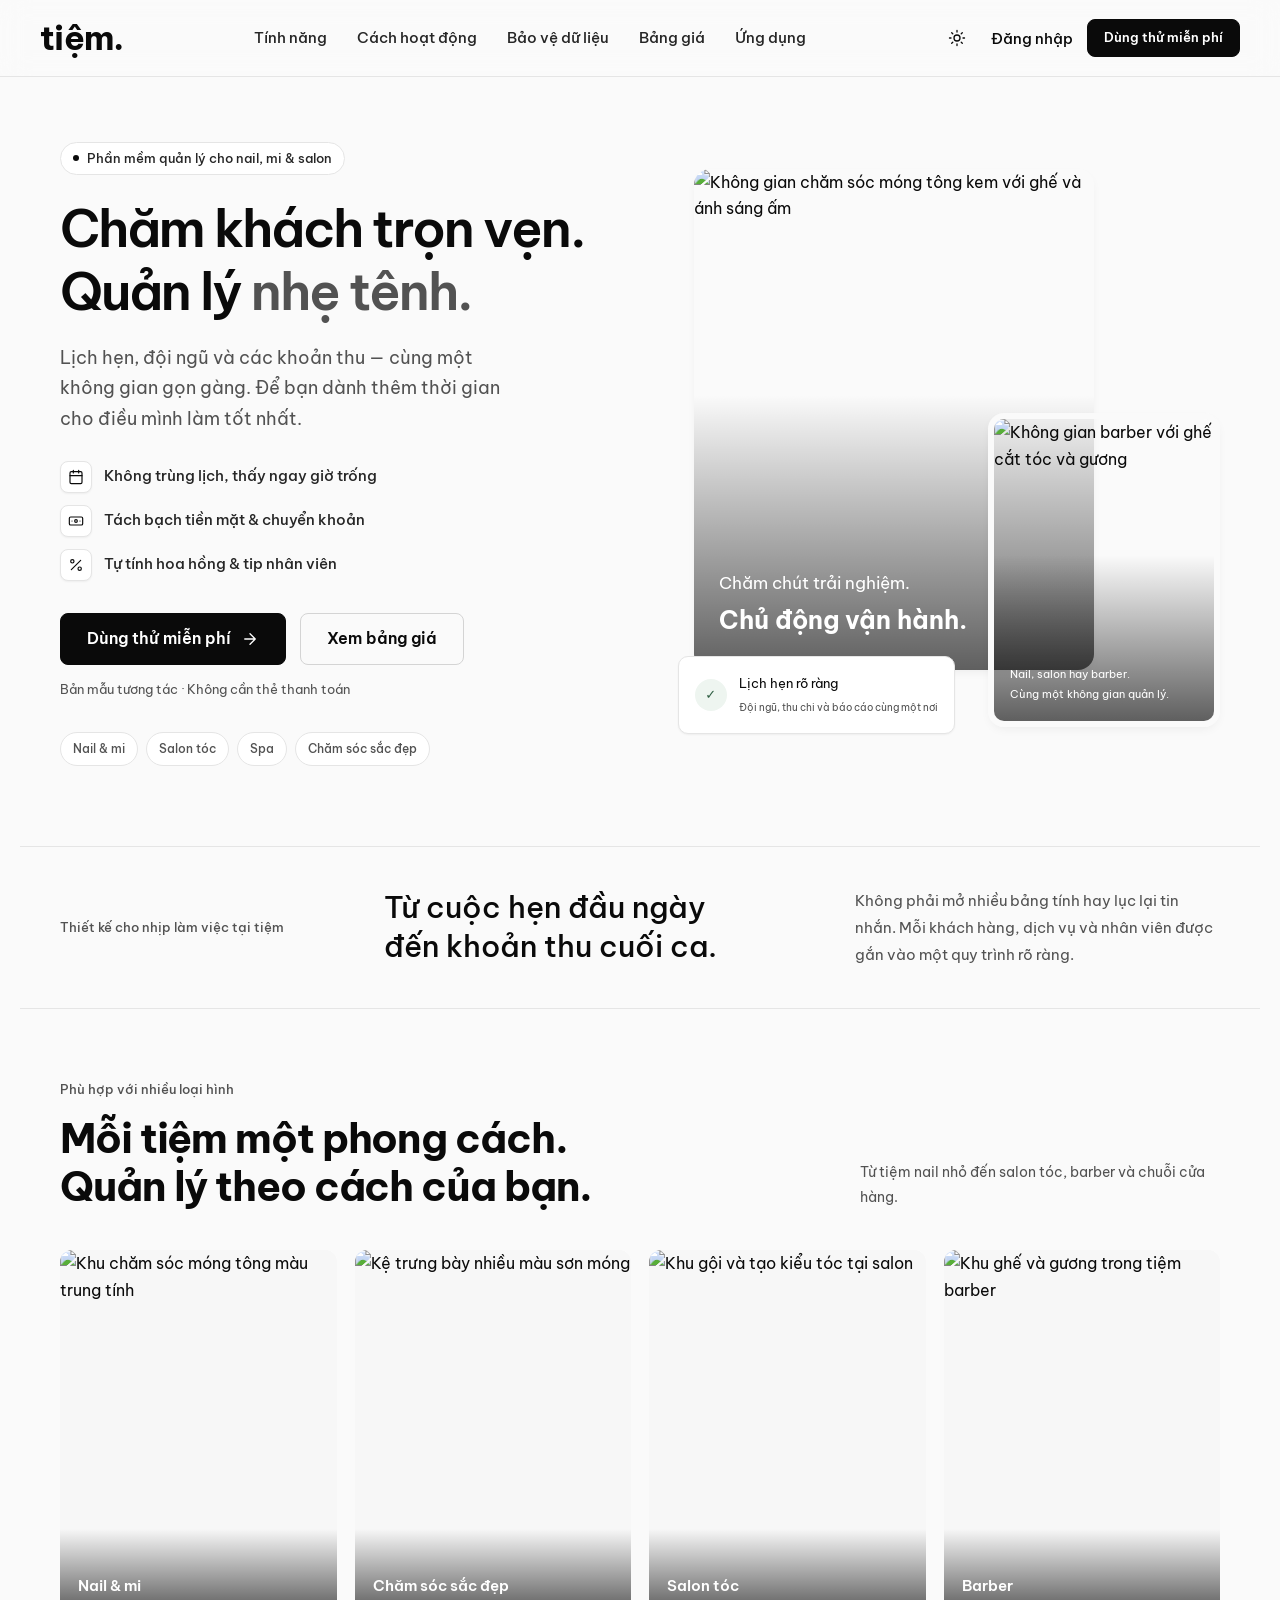
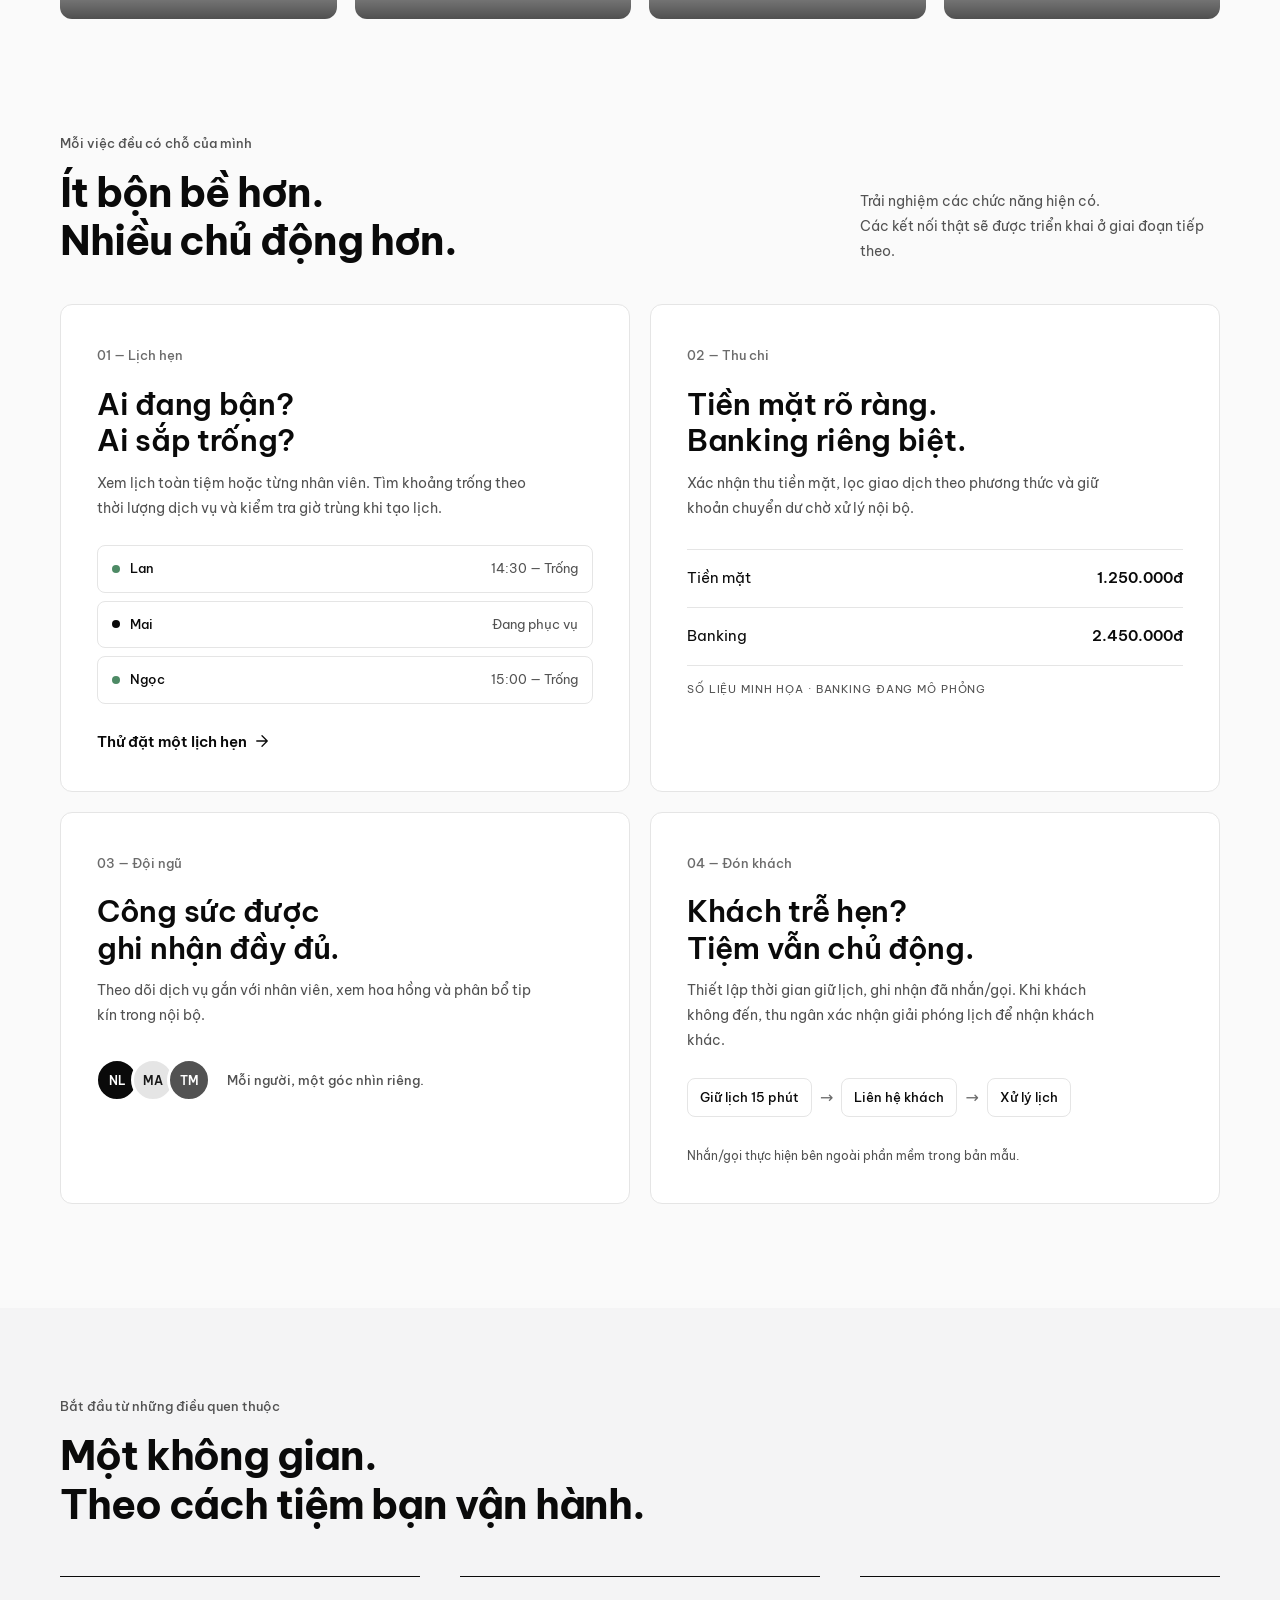
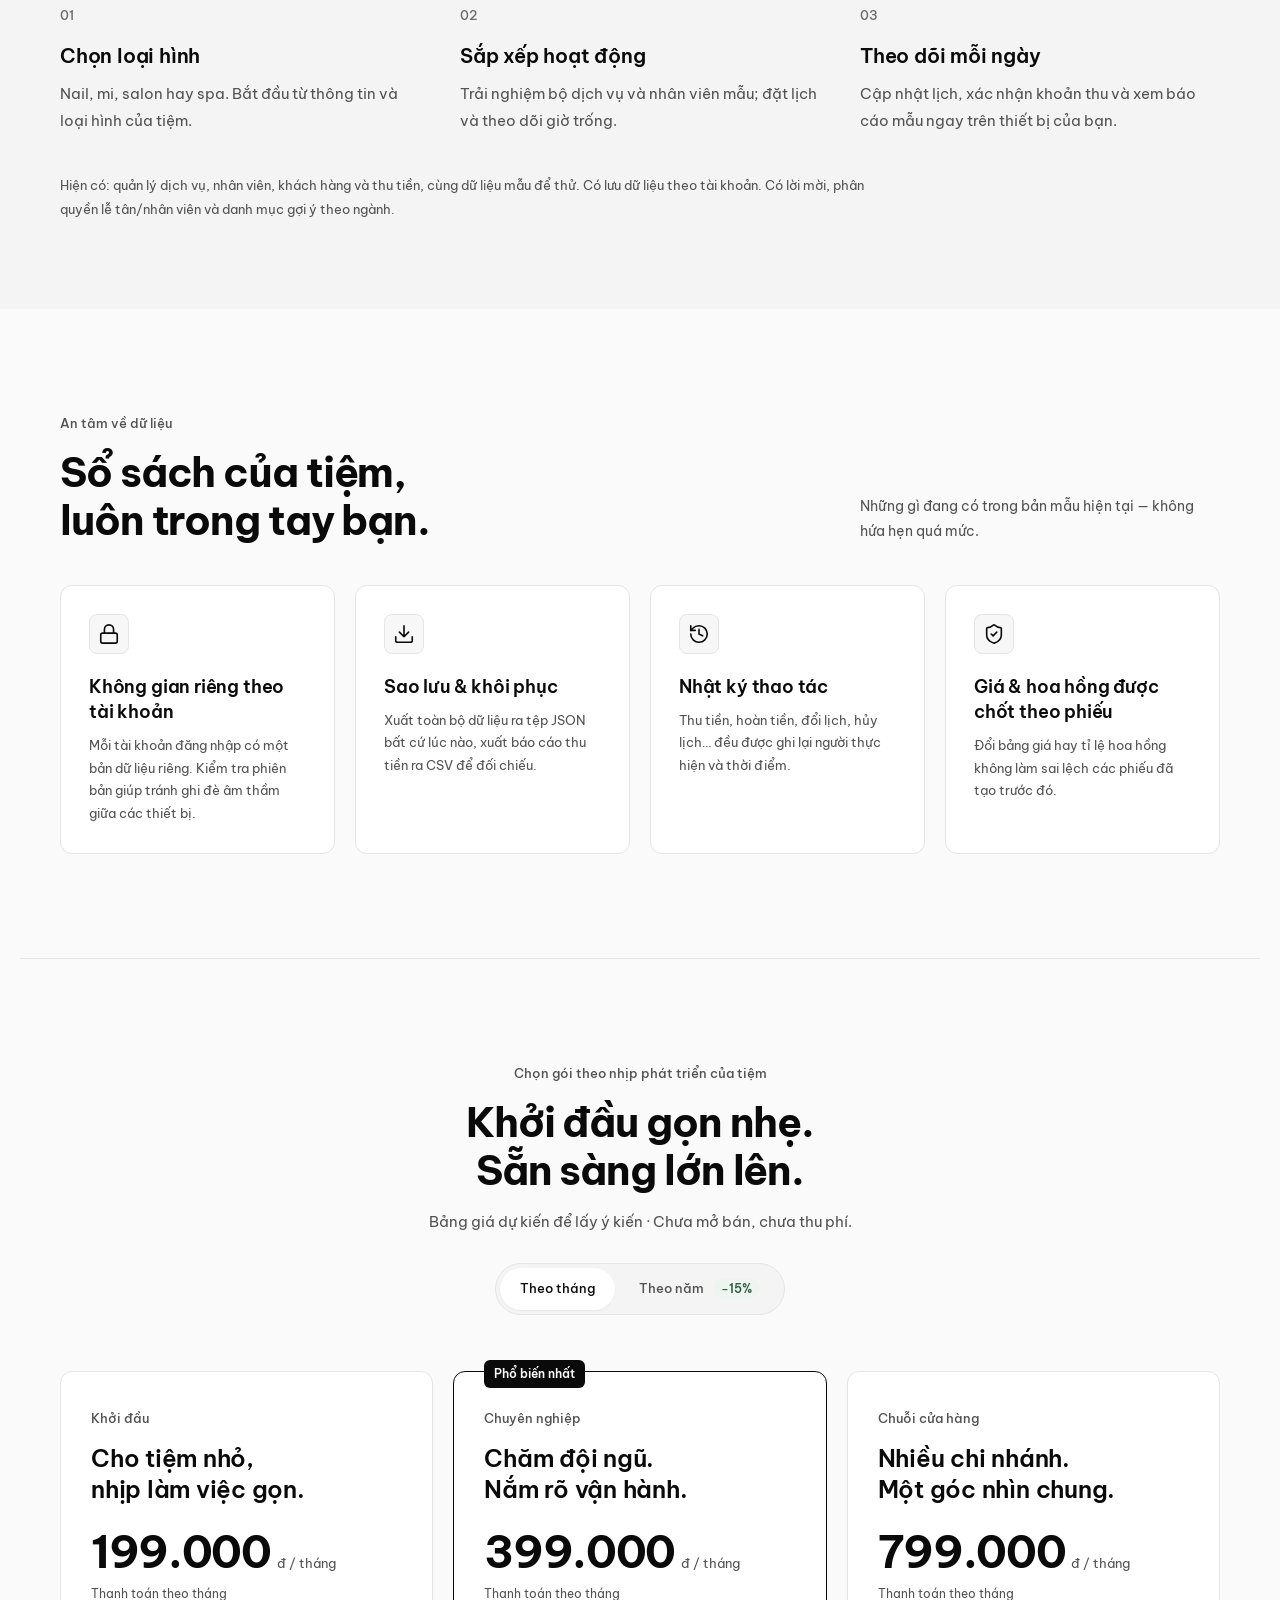
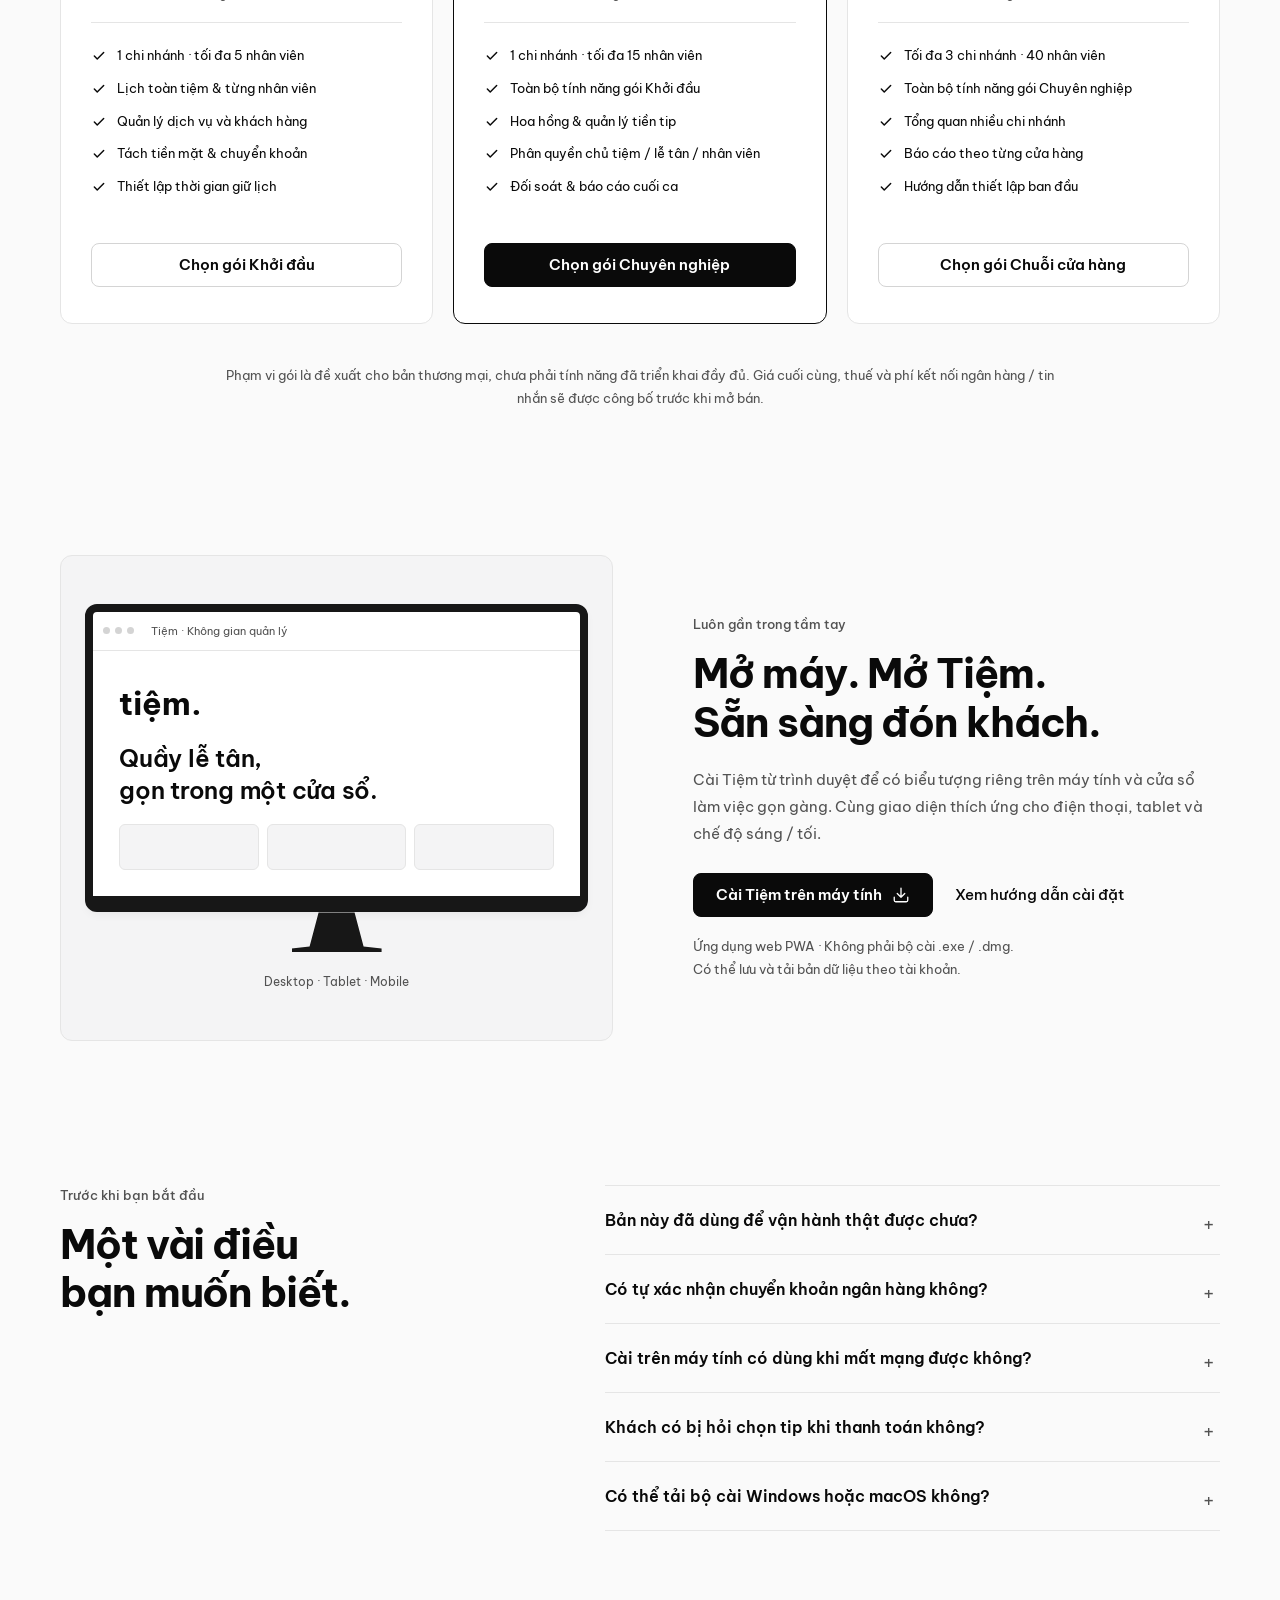
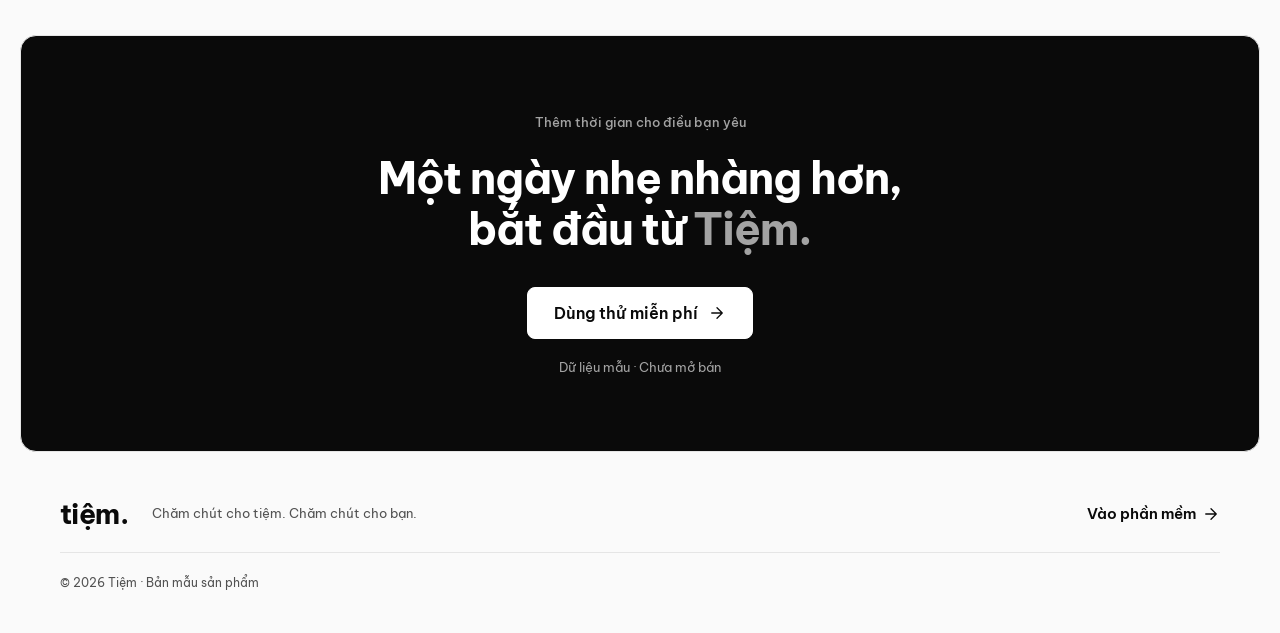
==== commit e3c36285: "style: monochrome black & white redesign, remove decorative styling" ====
--- a/public/index.html
+++ b/public/index.html
@@ -1 +1,345 @@
-<!doctype html><html lang="vi"><head><meta charset="utf-8"><meta name="viewport" content="width=device-width, initial-scale=1"><meta name="theme-color" content="#0f766e"><meta name="description" content="Tiệm — không gian quản lý lịch hẹn, nhân viên và thu chi cho nail, mi, salon. Khám phá bản mẫu và bảng giá dự kiến."><title>Tiệm — Chăm khách trọn vẹn, quản lý nhẹ tênh</title><link rel="manifest" href="manifest.webmanifest"><link rel="icon" href="icon.svg"><link href="https://fonts.googleapis.com/css2?family=Be+Vietnam+Pro:wght@400;500;600;700;800&display=swap" rel="stylesheet"><link rel="stylesheet" href="home.css"></head><body><header class="nav"><a href="/" class="logo" aria-label="Tiệm trang chủ">tiệm<span>.</span></a><nav aria-label="Menu chính"><a href="#tinh-nang">Tính năng</a><a href="#cach-dung">Cách hoạt động</a><a href="#bang-gia">Bảng giá</a><a href="#ung-dung">Ứng dụng</a></nav><div class="navright"><button class="theme" id="homeTheme" aria-label="Đổi giao diện sáng tối">◐</button><a class="button small" href="app.html">Mở bản trải nghiệm ↗</a></div></header><main><section class="hero wrap"><div class="hero-copy"><div class="kicker"><span></span> DÀNH CHO NHỮNG NGƯỜI CHĂM CHÚT CÁI ĐẸP</div><h1>Chăm khách trọn vẹn.<br>Quản lý <em>nhẹ tênh.</em></h1><p>Lịch hẹn, đội ngũ và các khoản thu — cùng một không gian gọn gàng. Để bạn dành thêm thời gian cho điều mình làm tốt nhất.</p><div class="ctas"><a href="app.html" class="button">Khám phá bản trải nghiệm <span>↗</span></a><a href="#bang-gia" class="textlink">Xem các gói dịch vụ ↓</a></div><small class="hero-note">Bản mẫu tương tác · Không cần thẻ thanh toán</small><div class="industries"><span>Nail & mi</span><span>Salon tóc</span><span>Spa</span><span>Chăm sóc sắc đẹp</span></div></div><div class="hero-visual" aria-label="Minh họa lịch quản lý tiệm"><div class="orb"></div><div class="mini-app"><div class="mini-top"><span class="mini-logo">tiệm.</span><span>KHÔNG GIAN CỦA MỘC</span><i>NL</i></div><div class="mini-heading"><div><small>CHĂM CHÚT TỪNG CUỘC HẸN</small><h3>Một ngày thật suôn sẻ.</h3></div><span class="mini-add">＋</span></div><div class="mini-stats"><div><small>Tiền mặt</small><b>1.250.000đ</b></div><div><small>Chuyển khoản</small><b>2.450.000đ</b></div></div><div class="mini-calendar"><div class="hours"><span></span><span>09:00</span><span>10:00</span><span>11:00</span><span>12:00</span></div><div class="person"><strong>Ngọc Lan</strong><div class="event green"><small>09:00 — 10:00</small><b>Hà Nguyễn</b><span>Sơn gel · Hoàn thành</span></div><div class="empty">+ Còn trống</div></div><div class="person"><strong>Minh Anh</strong><div class="event purple"><small>09:30 — 11:00</small><b>Linh Trần</b><span>Nối mi · Đang làm</span></div></div><div class="person"><strong>Thu Mai</strong><div class="event blue"><small>10:00 — 12:00</small><b>Ngọc Phạm</b><span>Đắp gel · Đã xác nhận</span></div></div></div><div class="mini-bottom">● Mẫu minh họa giao diện và số liệu</div></div><div class="float-note"><span>✓</span><div>Mọi lịch hẹn, đúng chỗ.<small>Nhìn rõ giờ trống của từng nhân viên.</small></div></div><div class="visual-caption">MỘT GÓC NHÌN RÕ RÀNG. MỘT NGÀY THẢNH THƠI HƠN.</div></div></section><section class="statement wrap"><span>THIẾT KẾ CHO NHỊP LÀM VIỆC TẠI TIỆM</span><p>Từ cuộc hẹn đầu ngày<br>đến khoản thu cuối ca.</p><div>Không phải mở nhiều bảng tính hay lục lại tin nhắn. Mỗi khách hàng, dịch vụ và nhân viên được gắn vào một quy trình rõ ràng.</div></section><section class="features wrap" id="tinh-nang"><div class="sectionhead"><div><div class="kicker">MỖI VIỆC ĐỀU CÓ CHỖ CỦA MÌNH</div><h2>Ít bộn bề hơn.<br>Nhiều chủ động hơn.</h2></div><p>Trải nghiệm các chức năng hiện có.<br>Các kết nối thật sẽ được triển khai ở giai đoạn tiếp theo.</p></div><div class="feature-grid"><article class="feature wide"><span class="num">01 / LỊCH HẸN</span><h3>Ai đang bận?<br>Ai sắp trống?</h3><p>Xem lịch toàn tiệm hoặc từng nhân viên. Tìm khoảng trống theo thời lượng dịch vụ và kiểm tra giờ trùng khi tạo lịch.</p><div class="availability"><span><i></i> Lan <b>14:30 — Trống</b></span><span><i class="busy"></i> Mai <b>Đang phục vụ</b></span><span><i></i> Ngọc <b>15:00 — Trống</b></span></div><a href="app.html" class="textlink">Thử đặt một lịch hẹn ↗</a></article><article class="feature"><span class="num">02 / THU CHI</span><h3>Tiền mặt rõ ràng.<br>Banking riêng biệt.</h3><p>Xác nhận thu tiền mặt, lọc giao dịch theo phương thức và giữ khoản chuyển dư chờ xử lý nội bộ.</p><div class="receipt"><div>Tiền mặt <b>1.250.000đ</b></div><div>Banking <b>2.450.000đ</b></div><small>SỐ LIỆU MINH HỌA · BANKING ĐANG MÔ PHỎNG</small></div></article><article class="feature"><span class="num">03 / ĐỘI NGŨ</span><h3>Công sức được<br>ghi nhận đầy đủ.</h3><p>Theo dõi dịch vụ gắn với nhân viên, xem hoa hồng và phân bổ tip kín trong nội bộ.</p><div class="team-line"><span>NL</span><span>MA</span><span>TM</span><b>Mỗi người, một góc nhìn riêng.</b></div></article><article class="feature wide warm"><span class="num">04 / ĐÓN KHÁCH</span><h3>Khách trễ hẹn?<br>Tiệm vẫn chủ động.</h3><p>Thiết lập thời gian giữ lịch, ghi nhận đã nhắn/gọi. Khi khách không đến, thu ngân xác nhận giải phóng lịch để nhận khách khác.</p><div class="flow-pills"><span>Giữ lịch 15 phút</span><b>→</b><span>Liên hệ khách</span><b>→</b><span>Xử lý lịch</span></div><small>Nhắn/gọi thực hiện bên ngoài phần mềm trong bản mẫu.</small></article></div></section><section class="steps-section" id="cach-dung"><div class="wrap"><div class="sectionhead"><div><div class="kicker">BẮT ĐẦU TỪ NHỮNG ĐIỀU QUEN THUỘC</div><h2>Một không gian.<br>Theo cách tiệm bạn vận hành.</h2></div></div><div class="steps"><article><span>01</span><h3>Chọn loại hình</h3><p>Nail, mi, salon hay spa. Bắt đầu từ thông tin và loại hình của tiệm.</p></article><article><span>02</span><h3>Sắp xếp hoạt động</h3><p>Trải nghiệm bộ dịch vụ và nhân viên mẫu; đặt lịch và theo dõi giờ trống.</p></article><article><span>03</span><h3>Theo dõi mỗi ngày</h3><p>Cập nhật lịch, xác nhận khoản thu và xem báo cáo mẫu ngay trên thiết bị của bạn.</p></article></div><p class="disclosure">Hiện có: quản lý dịch vụ, nhân viên, khách hàng và thu tiền, cùng dữ liệu mẫu để thử. Có lưu dữ liệu theo tài khoản. Quyền truy cập cho nhân viên và bộ dịch vụ tự tạo theo ngành vẫn đang phát triển.</p></div></section><section class="pricing wrap" id="bang-gia"><div class="center"><div class="kicker">CHỌN GÓI THEO NHỊP PHÁT TRIỂN CỦA TIỆM</div><h2>Khởi đầu gọn nhẹ.<br>Sẵn sàng lớn lên.</h2><p>Bảng giá dự kiến để lấy ý kiến · Chưa mở bán, chưa thu phí.</p><div class="billing" role="group" aria-label="Chu kỳ thanh toán"><button class="selected" data-billing="month" aria-pressed="true">Theo tháng</button><button data-billing="year" aria-pressed="false">Theo năm <span>−15%</span></button></div></div><div class="price-grid"><article class="price-card"><span class="plan">KHỞI ĐẦU</span><h3>Cho tiệm nhỏ,<br>nhịp làm việc gọn.</h3><div class="price"><strong data-price="199000">199.000</strong><span>đ / tháng</span></div><p class="billing-note">Thanh toán theo tháng</p><ul><li>1 chi nhánh · tối đa 5 nhân viên</li><li>Lịch toàn tiệm & từng nhân viên</li><li>Quản lý dịch vụ và khách hàng</li><li>Tách tiền mặt & chuyển khoản</li><li>Thiết lập thời gian giữ lịch</li></ul><button class="button outline" data-plan="Khởi đầu">Xem gói Khởi đầu</button></article><article class="price-card featured"><div class="ribbon">GÓI ĐỀ XUẤT CHO TIỆM ĐANG PHÁT TRIỂN</div><span class="plan">CHUYÊN NGHIỆP</span><h3>Chăm đội ngũ.<br>Nắm rõ vận hành.</h3><div class="price"><strong data-price="399000">399.000</strong><span>đ / tháng</span></div><p class="billing-note">Thanh toán theo tháng</p><ul><li>1 chi nhánh · tối đa 15 nhân viên</li><li>Toàn bộ tính năng gói Khởi đầu</li><li>Hoa hồng & quản lý tiền tip</li><li>Phân quyền chủ tiệm / lễ tân / nhân viên</li><li>Đối soát & báo cáo cuối ca</li></ul><button class="button" data-plan="Chuyên nghiệp">Xem gói Chuyên nghiệp</button></article><article class="price-card"><span class="plan">CHUỖI CỬA HÀNG</span><h3>Nhiều chi nhánh.<br>Một góc nhìn chung.</h3><div class="price"><strong data-price="799000">799.000</strong><span>đ / tháng</span></div><p class="billing-note">Thanh toán theo tháng</p><ul><li>Tối đa 3 chi nhánh · 40 nhân viên</li><li>Toàn bộ tính năng gói Chuyên nghiệp</li><li>Tổng quan nhiều chi nhánh</li><li>Báo cáo theo từng cửa hàng</li><li>Hướng dẫn thiết lập ban đầu</li></ul><button class="button outline" data-plan="Chuỗi cửa hàng">Xem gói Chuỗi cửa hàng</button></article></div><p class="price-disclaimer">Phạm vi gói là đề xuất cho bản thương mại, chưa phải tính năng đã triển khai đầy đủ. Giá cuối cùng, thuế và phí kết nối ngân hàng / tin nhắn sẽ được công bố trước khi mở bán.</p></section><section class="desktop wrap" id="ung-dung"><div class="device-art"><div class="monitor"><div class="monitor-top"><span></span><span></span><span></span><b>Tiệm · Không gian quản lý</b></div><div class="monitor-body"><div class="device-brand">tiệm.</div><h3>Quầy lễ tân,<br>gọn trong một cửa sổ.</h3><div class="device-lines"><i></i><i></i><i></i></div></div></div><div class="stand"></div><span class="device-tag">DESKTOP · TABLET · MOBILE</span></div><div class="desktop-copy"><div class="kicker">LUÔN GẦN TRONG TẦM TAY</div><h2>Mở máy.<br>Mở Tiệm.<br>Sẵn sàng đón khách.</h2><p>Cài Tiệm từ trình duyệt để có biểu tượng riêng trên máy tính và cửa sổ làm việc gọn gàng. Cùng giao diện thích ứng cho điện thoại, tablet và chế độ sáng / tối.</p><button class="button" data-install>Cài Tiệm trên máy tính ↗</button><button class="textlink" id="installHelp">Xem hướng dẫn cài đặt</button><p class="install-note">Ứng dụng web PWA · Không phải bộ cài .exe / .dmg.<br>Có thể lưu và tải bản dữ liệu theo tài khoản.</p></div></section><section class="faq wrap"><div><div class="kicker">TRƯỚC KHI BẠN BẮT ĐẦU</div><h2>Một vài điều<br>bạn muốn biết.</h2></div><div class="questions"><details><summary>Bản này đã dùng để vận hành thật được chưa?</summary><p>Đây là bản mẫu tương tác. Dữ liệu mặc định lưu trên thiết bị. Bạn có thể đăng nhập bằng ChatGPT, chọn lưu lên tài khoản và tải bản mới trên thiết bị khác. Bạn nên dùng dữ liệu thử; chưa dùng để thu tiền hoặc quản lý khách thật.</p></details><details><summary>Có tự xác nhận chuyển khoản ngân hàng không?</summary><p>Hiện tại banking là mô phỏng. Kết nối ngân hàng, tạo QR nhận tiền thật và xác nhận giao dịch sẽ được triển khai, kiểm tra trước khi sử dụng thực tế.</p></details><details><summary>Cài trên máy tính có dùng khi mất mạng được không?</summary><p>Sau khi đã mở ứng dụng, giao diện mẫu có thể tải lại từ bộ nhớ đệm khi mất mạng. Thanh toán ngân hàng và đồng bộ dữ liệu thật sẽ cần Internet. Không xóa dữ liệu trình duyệt nếu muốn giữ dữ liệu mẫu.</p></details><details><summary>Khách có bị hỏi chọn tip khi thanh toán không?</summary><p>Không. Việc ghi nhận và phân bổ tip thuộc màn hình nội bộ. Khoản chuyển dư chờ xác nhận, không tự động coi là tip.</p></details><details><summary>Có thể tải bộ cài Windows hoặc macOS không?</summary><p>Hiện chưa có bộ cài .exe hoặc .dmg. Bạn có thể cài dạng ứng dụng web qua Chrome / Edge trên máy tính; nếu trình duyệt không hỗ trợ, vẫn dùng được bằng đường dẫn website.</p></details></div></section><section class="closing wrap"><span>THÊM THỜI GIAN CHO ĐIỀU BẠN YÊU</span><h2>Một ngày nhẹ nhàng hơn,<br>bắt đầu từ Tiệm.</h2><a href="app.html" class="button light">Mở bản trải nghiệm ↗</a><small>Dữ liệu mẫu · Chưa mở bán</small></section></main><footer class="wrap"><a class="logo" href="#">tiệm<span>.</span></a><span>Chăm chút cho tiệm. Chăm chút cho bạn.</span><a href="app.html">Vào phần mềm →</a><small>© 2026 Tiệm · Bản mẫu sản phẩm</small></footer><dialog id="homeDialog"><button id="closeHomeDialog" aria-label="Đóng">✕</button><div id="homeDialogContent"></div></dialog><script src="install.js"></script><script src="home.js"></script></body></html>
+<!doctype html>
+<html lang="vi">
+<head>
+  <meta charset="utf-8">
+  <meta name="viewport" content="width=device-width, initial-scale=1">
+  <meta name="theme-color" content="#fafafa" media="(prefers-color-scheme: light)">
+  <meta name="theme-color" content="#0a0a0a" media="(prefers-color-scheme: dark)">
+  <meta name="description" content="Tiệm — không gian quản lý lịch hẹn, nhân viên và thu chi cho nail, mi, salon. Khám phá bản mẫu và bảng giá dự kiến.">
+  <title>Tiệm — Chăm khách trọn vẹn, quản lý nhẹ tênh</title>
+  <link rel="manifest" href="manifest.webmanifest">
+  <link rel="icon" href="icon.svg">
+  <link rel="preconnect" href="https://fonts.googleapis.com">
+  <link rel="preconnect" href="https://fonts.gstatic.com" crossorigin>
+  <link href="https://fonts.googleapis.com/css2?family=Be+Vietnam+Pro:wght@400;500;600;700&display=swap" rel="stylesheet">
+  <link rel="stylesheet" href="theme.css">
+  <link rel="stylesheet" href="home.css">
+</head>
+<body>
+  <!-- Bộ icon (Lucide, MIT) -->
+  <svg width="0" height="0" style="position:absolute" aria-hidden="true">
+    <symbol id="i-menu" viewBox="0 0 24 24"><path d="M4 6h16M4 12h16M4 18h16"/></symbol>
+    <symbol id="i-x" viewBox="0 0 24 24"><path d="M18 6 6 18M6 6l12 12"/></symbol>
+    <symbol id="i-sun" viewBox="0 0 24 24"><circle cx="12" cy="12" r="4"/><path d="M12 2v2M12 20v2M4.93 4.93l1.41 1.41M17.66 17.66l1.41 1.41M2 12h2M20 12h2M6.34 17.66l-1.41 1.41M19.07 4.93l-1.41 1.41"/></symbol>
+    <symbol id="i-moon" viewBox="0 0 24 24"><path d="M12 3a6 6 0 0 0 9 9 9 9 0 1 1-9-9Z"/></symbol>
+    <symbol id="i-arrow-right" viewBox="0 0 24 24"><path d="M5 12h14M12 5l7 7-7 7"/></symbol>
+    <symbol id="i-arrow-down" viewBox="0 0 24 24"><path d="M12 5v14M19 12l-7 7-7-7"/></symbol>
+    <symbol id="i-check" viewBox="0 0 24 24"><path d="M20 6 9 17l-5-5"/></symbol>
+    <symbol id="i-calendar" viewBox="0 0 24 24"><rect x="3" y="4" width="18" height="18" rx="2"/><path d="M16 2v4M8 2v4M3 10h18"/></symbol>
+    <symbol id="i-wallet" viewBox="0 0 24 24"><rect x="2" y="6" width="20" height="12" rx="2"/><circle cx="12" cy="12" r="2"/><path d="M6 12h.01M18 12h.01"/></symbol>
+    <symbol id="i-percent" viewBox="0 0 24 24"><path d="M19 5 5 19"/><circle cx="6.5" cy="6.5" r="2.5"/><circle cx="17.5" cy="17.5" r="2.5"/></symbol>
+    <symbol id="i-shield" viewBox="0 0 24 24"><path d="M20 13c0 5-3.5 7.5-7.66 8.95a1 1 0 0 1-.67-.01C7.5 20.5 4 18 4 13V6a1 1 0 0 1 1-1c2 0 4.5-1.2 6.24-2.72a1.17 1.17 0 0 1 1.52 0C14.51 3.81 17 5 19 5a1 1 0 0 1 1 1z"/><path d="m9 12 2 2 4-4"/></symbol>
+    <symbol id="i-download" viewBox="0 0 24 24"><path d="M21 15v4a2 2 0 0 1-2 2H5a2 2 0 0 1-2-2v-4M7 10l5 5 5-5M12 15V3"/></symbol>
+    <symbol id="i-history" viewBox="0 0 24 24"><path d="M3 12a9 9 0 1 0 9-9 9.75 9.75 0 0 0-6.74 2.74L3 8"/><path d="M3 3v5h5M12 7v5l4 2"/></symbol>
+    <symbol id="i-lock" viewBox="0 0 24 24"><rect x="3" y="11" width="18" height="11" rx="2"/><path d="M7 11V7a5 5 0 0 1 10 0v4"/></symbol>
+    <symbol id="i-sparkles" viewBox="0 0 24 24"><path d="M9.94 15.5a2 2 0 0 0-1.44-1.44l-6.13-1.58a.5.5 0 0 1 0-.96L8.5 9.94A2 2 0 0 0 9.94 8.5l1.58-6.14a.5.5 0 0 1 .96 0l1.58 6.14a2 2 0 0 0 1.44 1.44l6.13 1.58a.5.5 0 0 1 0 .96l-6.13 1.58a2 2 0 0 0-1.44 1.44l-1.58 6.14a.5.5 0 0 1-.96 0z"/></symbol>
+  </svg>
+
+  <a class="skip" href="#main">Bỏ qua tới nội dung</a>
+
+  <header class="nav" id="top">
+    <div class="nav-inner">
+      <a href="/" class="logo" aria-label="Tiệm trang chủ">tiệm<span>.</span></a>
+      <nav aria-label="Menu chính" id="mainNav">
+        <a href="#tinh-nang">Tính năng</a>
+        <a href="#cach-dung">Cách hoạt động</a>
+        <a href="#an-tam">Bảo vệ dữ liệu</a>
+        <a href="#bang-gia">Bảng giá</a>
+        <a href="#ung-dung">Ứng dụng</a>
+        <a href="app.html" class="button nav-cta-mobile">Dùng thử miễn phí</a>
+      </nav>
+      <div class="navright">
+        <button class="icon-btn theme" id="homeTheme" aria-label="Đổi giao diện sáng tối">
+          <svg class="icon icon-sun"><use href="#i-sun"/></svg>
+          <svg class="icon icon-moon"><use href="#i-moon"/></svg>
+        </button>
+        <a class="textlink nav-login" href="app.html">Đăng nhập</a>
+        <a class="button small" href="app.html">Dùng thử miễn phí</a>
+        <button class="icon-btn menu-toggle" id="menuToggle" aria-label="Mở menu" aria-expanded="false" aria-controls="mainNav">
+          <svg class="icon icon-lg icon-open"><use href="#i-menu"/></svg>
+          <svg class="icon icon-lg icon-close"><use href="#i-x"/></svg>
+        </button>
+      </div>
+    </div>
+  </header>
+
+  <main id="main">
+    <!-- ============ HERO ============ -->
+    <section class="hero wrap">
+      <div class="hero-copy">
+        <div class="kicker pill"><span></span>Phần mềm quản lý cho nail, mi &amp; salon</div>
+        <h1><span class="line">Chăm khách trọn vẹn.</span> <span class="line">Quản lý <em>nhẹ tênh.</em></span></h1>
+        <p>Lịch hẹn, đội ngũ và các khoản thu — cùng một không gian gọn gàng. Để bạn dành thêm thời gian cho điều mình làm tốt nhất.</p>
+        <ul class="benefits">
+          <li><svg class="icon"><use href="#i-calendar"/></svg>Không trùng lịch, thấy ngay giờ trống</li>
+          <li><svg class="icon"><use href="#i-wallet"/></svg>Tách bạch tiền mặt &amp; chuyển khoản</li>
+          <li><svg class="icon"><use href="#i-percent"/></svg>Tự tính hoa hồng &amp; tip nhân viên</li>
+        </ul>
+        <div class="ctas">
+          <a href="app.html?demo=1" class="button lg">Dùng thử miễn phí <svg class="icon"><use href="#i-arrow-right"/></svg></a>
+          <a href="#bang-gia" class="button lg ghost">Xem bảng giá</a>
+        </div>
+        <small class="hero-note">Bản mẫu tương tác · Không cần thẻ thanh toán</small>
+        <div class="industries" aria-label="Phù hợp với">
+          <span>Nail &amp; mi</span><span>Salon tóc</span><span>Spa</span><span>Chăm sóc sắc đẹp</span>
+        </div>
+      </div>
+
+      <div class="hero-visual photo-hero">
+        <figure class="hero-main-photo"><img src="assets/nail-space.jpeg" alt="Không gian chăm sóc móng tông kem với ghế và ánh sáng ấm" fetchpriority="high"><figcaption>Chăm chút trải nghiệm.<br><strong>Chủ động vận hành.</strong></figcaption></figure>
+        <figure class="hero-side-photo"><img src="assets/barber-space.jpeg" alt="Không gian barber với ghế cắt tóc và gương" loading="lazy"><figcaption>Nail, salon hay barber.<br>Cùng một không gian quản lý.</figcaption></figure>
+        <div class="photo-note"><span>✓</span><div>Lịch hẹn rõ ràng<small>Đội ngũ, thu chi và báo cáo cùng một nơi</small></div></div>
+      </div>
+    </section>
+
+    <!-- ============ STATEMENT ============ -->
+    <section class="statement wrap">
+      <span>Thiết kế cho nhịp làm việc tại tiệm</span>
+      <p>Từ cuộc hẹn đầu ngày<br>đến khoản thu cuối ca.</p>
+      <div>Không phải mở nhiều bảng tính hay lục lại tin nhắn. Mỗi khách hàng, dịch vụ và nhân viên được gắn vào một quy trình rõ ràng.</div>
+    </section>
+
+    <section class="industry-gallery wrap"><div class="sectionhead"><div><div class="kicker">Phù hợp với nhiều loại hình</div><h2>Mỗi tiệm một phong cách.<br>Quản lý theo cách của bạn.</h2></div><p>Từ tiệm nail nhỏ đến salon tóc, barber và chuỗi cửa hàng.</p></div><div class="gallery-grid"><figure><img src="assets/nail-space.jpeg" alt="Khu chăm sóc móng tông màu trung tính" loading="lazy"><figcaption>Nail & mi</figcaption></figure><figure><img src="assets/nail-colors.jpeg" alt="Kệ trưng bày nhiều màu sơn móng" loading="lazy"><figcaption>Chăm sóc sắc đẹp</figcaption></figure><figure><img src="assets/hair-salon.jpeg" alt="Khu gội và tạo kiểu tóc tại salon" loading="lazy"><figcaption>Salon tóc</figcaption></figure><figure><img src="assets/barber-space.jpeg" alt="Khu ghế và gương trong tiệm barber" loading="lazy"><figcaption>Barber</figcaption></figure></div></section>
+    <!-- ============ FEATURES ============ -->
+    <section class="features wrap" id="tinh-nang">
+      <div class="sectionhead">
+        <div>
+          <div class="kicker">Mỗi việc đều có chỗ của mình</div>
+          <h2>Ít bộn bề hơn.<br>Nhiều chủ động hơn.</h2>
+        </div>
+        <p>Trải nghiệm các chức năng hiện có.<br>Các kết nối thật sẽ được triển khai ở giai đoạn tiếp theo.</p>
+      </div>
+      <div class="feature-grid">
+        <article class="feature wide">
+          <span class="num">01 — Lịch hẹn</span>
+          <h3>Ai đang bận?<br>Ai sắp trống?</h3>
+          <p>Xem lịch toàn tiệm hoặc từng nhân viên. Tìm khoảng trống theo thời lượng dịch vụ và kiểm tra giờ trùng khi tạo lịch.</p>
+          <div class="availability">
+            <span><i></i> Lan <b>14:30 — Trống</b></span>
+            <span><i class="busy"></i> Mai <b>Đang phục vụ</b></span>
+            <span><i></i> Ngọc <b>15:00 — Trống</b></span>
+          </div>
+          <a href="app.html" class="textlink arrow">Thử đặt một lịch hẹn <svg class="icon"><use href="#i-arrow-right"/></svg></a>
+        </article>
+        <article class="feature">
+          <span class="num">02 — Thu chi</span>
+          <h3>Tiền mặt rõ ràng.<br>Banking riêng biệt.</h3>
+          <p>Xác nhận thu tiền mặt, lọc giao dịch theo phương thức và giữ khoản chuyển dư chờ xử lý nội bộ.</p>
+          <div class="receipt">
+            <div>Tiền mặt <b>1.250.000đ</b></div>
+            <div>Banking <b>2.450.000đ</b></div>
+            <small>SỐ LIỆU MINH HỌA · BANKING ĐANG MÔ PHỎNG</small>
+          </div>
+        </article>
+        <article class="feature">
+          <span class="num">03 — Đội ngũ</span>
+          <h3>Công sức được<br>ghi nhận đầy đủ.</h3>
+          <p>Theo dõi dịch vụ gắn với nhân viên, xem hoa hồng và phân bổ tip kín trong nội bộ.</p>
+          <div class="team-line">
+            <span>NL</span><span>MA</span><span>TM</span>
+            <b>Mỗi người, một góc nhìn riêng.</b>
+          </div>
+        </article>
+        <article class="feature wide warm">
+          <span class="num">04 — Đón khách</span>
+          <h3>Khách trễ hẹn?<br>Tiệm vẫn chủ động.</h3>
+          <p>Thiết lập thời gian giữ lịch, ghi nhận đã nhắn/gọi. Khi khách không đến, thu ngân xác nhận giải phóng lịch để nhận khách khác.</p>
+          <div class="flow-pills">
+            <span>Giữ lịch 15 phút</span><b>→</b><span>Liên hệ khách</span><b>→</b><span>Xử lý lịch</span>
+          </div>
+          <small>Nhắn/gọi thực hiện bên ngoài phần mềm trong bản mẫu.</small>
+        </article>
+      </div>
+    </section>
+
+    <!-- ============ STEPS ============ -->
+    <section class="steps-section" id="cach-dung">
+      <div class="wrap">
+        <div class="sectionhead">
+          <div>
+            <div class="kicker">Bắt đầu từ những điều quen thuộc</div>
+            <h2>Một không gian.<br>Theo cách tiệm bạn vận hành.</h2>
+          </div>
+        </div>
+        <div class="steps">
+          <article><span>01</span><h3>Chọn loại hình</h3><p>Nail, mi, salon hay spa. Bắt đầu từ thông tin và loại hình của tiệm.</p></article>
+          <article><span>02</span><h3>Sắp xếp hoạt động</h3><p>Trải nghiệm bộ dịch vụ và nhân viên mẫu; đặt lịch và theo dõi giờ trống.</p></article>
+          <article><span>03</span><h3>Theo dõi mỗi ngày</h3><p>Cập nhật lịch, xác nhận khoản thu và xem báo cáo mẫu ngay trên thiết bị của bạn.</p></article>
+        </div>
+        <p class="disclosure">Hiện có: quản lý dịch vụ, nhân viên, khách hàng và thu tiền, cùng dữ liệu mẫu để thử. Có lưu dữ liệu theo tài khoản. Có lời mời, phân quyền lễ tân/nhân viên và danh mục gợi ý theo ngành.</p>
+      </div>
+    </section>
+
+    <!-- ============ TRUST ============ -->
+    <section class="trust wrap" id="an-tam">
+      <div class="sectionhead">
+        <div>
+          <div class="kicker">An tâm về dữ liệu</div>
+          <h2>Sổ sách của tiệm,<br>luôn trong tay bạn.</h2>
+        </div>
+        <p>Những gì đang có trong bản mẫu hiện tại — không hứa hẹn quá mức.</p>
+      </div>
+      <div class="trust-grid">
+        <article>
+          <span class="trust-icon"><svg class="icon icon-lg"><use href="#i-lock"/></svg></span>
+          <h3>Không gian riêng theo tài khoản</h3>
+          <p>Mỗi tài khoản đăng nhập có một bản dữ liệu riêng. Kiểm tra phiên bản giúp tránh ghi đè âm thầm giữa các thiết bị.</p>
+        </article>
+        <article>
+          <span class="trust-icon"><svg class="icon icon-lg"><use href="#i-download"/></svg></span>
+          <h3>Sao lưu &amp; khôi phục</h3>
+          <p>Xuất toàn bộ dữ liệu ra tệp JSON bất cứ lúc nào, xuất báo cáo thu tiền ra CSV để đối chiếu.</p>
+        </article>
+        <article>
+          <span class="trust-icon"><svg class="icon icon-lg"><use href="#i-history"/></svg></span>
+          <h3>Nhật ký thao tác</h3>
+          <p>Thu tiền, hoàn tiền, đổi lịch, hủy lịch… đều được ghi lại người thực hiện và thời điểm.</p>
+        </article>
+        <article>
+          <span class="trust-icon"><svg class="icon icon-lg"><use href="#i-shield"/></svg></span>
+          <h3>Giá &amp; hoa hồng được chốt theo phiếu</h3>
+          <p>Đổi bảng giá hay tỉ lệ hoa hồng không làm sai lệch các phiếu đã tạo trước đó.</p>
+        </article>
+      </div>
+    </section>
+
+    <!-- ============ PRICING ============ -->
+    <section class="pricing wrap" id="bang-gia">
+      <div class="center">
+        <div class="kicker">Chọn gói theo nhịp phát triển của tiệm</div>
+        <h2>Khởi đầu gọn nhẹ.<br>Sẵn sàng lớn lên.</h2>
+        <p>Bảng giá dự kiến để lấy ý kiến · Chưa mở bán, chưa thu phí.</p>
+        <div class="billing" role="group" aria-label="Chu kỳ thanh toán">
+          <button class="selected" data-billing="month" aria-pressed="true">Theo tháng</button>
+          <button data-billing="year" aria-pressed="false">Theo năm <span>−15%</span></button>
+        </div>
+      </div>
+      <div class="price-grid">
+        <article class="price-card">
+          <span class="plan">Khởi đầu</span>
+          <h3>Cho tiệm nhỏ,<br>nhịp làm việc gọn.</h3>
+          <div class="price"><strong data-price="199000">199.000</strong><span>đ / tháng</span></div>
+          <p class="billing-note">Thanh toán theo tháng</p>
+          <ul>
+            <li>1 chi nhánh · tối đa 5 nhân viên</li>
+            <li>Lịch toàn tiệm &amp; từng nhân viên</li>
+            <li>Quản lý dịch vụ và khách hàng</li>
+            <li>Tách tiền mặt &amp; chuyển khoản</li>
+            <li>Thiết lập thời gian giữ lịch</li>
+          </ul>
+          <button class="button outline" data-plan="Khởi đầu">Chọn gói Khởi đầu</button>
+        </article>
+        <article class="price-card featured">
+          <div class="ribbon">Phổ biến nhất</div>
+          <span class="plan">Chuyên nghiệp</span>
+          <h3>Chăm đội ngũ.<br>Nắm rõ vận hành.</h3>
+          <div class="price"><strong data-price="399000">399.000</strong><span>đ / tháng</span></div>
+          <p class="billing-note">Thanh toán theo tháng</p>
+          <ul>
+            <li>1 chi nhánh · tối đa 15 nhân viên</li>
+            <li>Toàn bộ tính năng gói Khởi đầu</li>
+            <li>Hoa hồng &amp; quản lý tiền tip</li>
+            <li>Phân quyền chủ tiệm / lễ tân / nhân viên</li>
+            <li>Đối soát &amp; báo cáo cuối ca</li>
+          </ul>
+          <button class="button" data-plan="Chuyên nghiệp">Chọn gói Chuyên nghiệp</button>
+        </article>
+        <article class="price-card">
+          <span class="plan">Chuỗi cửa hàng</span>
+          <h3>Nhiều chi nhánh.<br>Một góc nhìn chung.</h3>
+          <div class="price"><strong data-price="799000">799.000</strong><span>đ / tháng</span></div>
+          <p class="billing-note">Thanh toán theo tháng</p>
+          <ul>
+            <li>Tối đa 3 chi nhánh · 40 nhân viên</li>
+            <li>Toàn bộ tính năng gói Chuyên nghiệp</li>
+            <li>Tổng quan nhiều chi nhánh</li>
+            <li>Báo cáo theo từng cửa hàng</li>
+            <li>Hướng dẫn thiết lập ban đầu</li>
+          </ul>
+          <button class="button outline" data-plan="Chuỗi cửa hàng">Chọn gói Chuỗi cửa hàng</button>
+        </article>
+      </div>
+      <p class="price-disclaimer">Phạm vi gói là đề xuất cho bản thương mại, chưa phải tính năng đã triển khai đầy đủ. Giá cuối cùng, thuế và phí kết nối ngân hàng / tin nhắn sẽ được công bố trước khi mở bán.</p>
+    </section>
+
+    <!-- ============ DESKTOP APP ============ -->
+    <section class="desktop wrap" id="ung-dung">
+      <div class="device-art">
+        <div class="monitor">
+          <div class="monitor-top"><span></span><span></span><span></span><b>Tiệm · Không gian quản lý</b></div>
+          <div class="monitor-body">
+            <div class="device-brand">tiệm<span>.</span></div>
+            <h3>Quầy lễ tân,<br>gọn trong một cửa sổ.</h3>
+            <div class="device-lines"><i></i><i></i><i></i></div>
+          </div>
+        </div>
+        <div class="stand"></div>
+        <span class="device-tag">Desktop · Tablet · Mobile</span>
+      </div>
+      <div class="desktop-copy">
+        <div class="kicker">Luôn gần trong tầm tay</div>
+        <h2>Mở máy. Mở Tiệm.<br>Sẵn sàng đón khách.</h2>
+        <p>Cài Tiệm từ trình duyệt để có biểu tượng riêng trên máy tính và cửa sổ làm việc gọn gàng. Cùng giao diện thích ứng cho điện thoại, tablet và chế độ sáng / tối.</p>
+        <div class="ctas">
+          <button class="button" data-install>Cài Tiệm trên máy tính <svg class="icon"><use href="#i-download"/></svg></button>
+          <button class="textlink" id="installHelp">Xem hướng dẫn cài đặt</button>
+        </div>
+        <p class="install-note">Ứng dụng web PWA · Không phải bộ cài .exe / .dmg.<br>Có thể lưu và tải bản dữ liệu theo tài khoản.</p>
+      </div>
+    </section>
+
+    <!-- ============ FAQ ============ -->
+    <section class="faq wrap">
+      <div>
+        <div class="kicker">Trước khi bạn bắt đầu</div>
+        <h2>Một vài điều<br>bạn muốn biết.</h2>
+      </div>
+      <div class="questions">
+        <details>
+          <summary>Bản này đã dùng để vận hành thật được chưa?</summary>
+          <p>Đây là bản mẫu tương tác. Dữ liệu mặc định lưu trên thiết bị. Bạn có thể đăng nhập bằng ChatGPT, chọn lưu lên tài khoản và tải bản mới trên thiết bị khác. Bạn nên dùng dữ liệu thử; chưa dùng để thu tiền hoặc quản lý khách thật.</p>
+        </details>
+        <details>
+          <summary>Có tự xác nhận chuyển khoản ngân hàng không?</summary>
+          <p>Có QR điền sẵn số tiền khi tiệm cấu hình tài khoản nhận. Webhook SePay hỗ trợ đối chiếu tự động, cần chủ tiệm liên kết nhà cung cấp, cấu hình quyền truy cập và kiểm thử giao dịch thật trước khi sử dụng.</p>
+        </details>
+        <details>
+          <summary>Cài trên máy tính có dùng khi mất mạng được không?</summary>
+          <p>Sau khi đã mở ứng dụng, giao diện mẫu có thể tải lại từ bộ nhớ đệm khi mất mạng. Thanh toán ngân hàng và đồng bộ dữ liệu thật sẽ cần Internet. Không xóa dữ liệu trình duyệt nếu muốn giữ dữ liệu mẫu.</p>
+        </details>
+        <details>
+          <summary>Khách có bị hỏi chọn tip khi thanh toán không?</summary>
+          <p>Không. Việc ghi nhận và phân bổ tip thuộc màn hình nội bộ. Khoản chuyển dư chờ xác nhận, không tự động coi là tip.</p>
+        </details>
+        <details>
+          <summary>Có thể tải bộ cài Windows hoặc macOS không?</summary>
+          <p>Hiện chưa có bộ cài .exe hoặc .dmg. Bạn có thể cài dạng ứng dụng web qua Chrome / Edge trên máy tính; nếu trình duyệt không hỗ trợ, vẫn dùng được bằng đường dẫn website.</p>
+        </details>
+      </div>
+    </section>
+
+    <!-- ============ CLOSING ============ -->
+    <section class="closing wrap">
+      <span>Thêm thời gian cho điều bạn yêu</span>
+      <h2>Một ngày nhẹ nhàng hơn,<br>bắt đầu từ <em>Tiệm.</em></h2>
+      <a href="app.html" class="button light lg">Dùng thử miễn phí <svg class="icon"><use href="#i-arrow-right"/></svg></a>
+      <small>Dữ liệu mẫu · Chưa mở bán</small>
+    </section>
+  </main>
+
+  <footer class="wrap">
+    <a class="logo" href="#top">tiệm<span>.</span></a>
+    <span>Chăm chút cho tiệm. Chăm chút cho bạn.</span>
+    <a href="app.html" class="textlink arrow">Vào phần mềm <svg class="icon"><use href="#i-arrow-right"/></svg></a>
+    <small>© 2026 Tiệm · Bản mẫu sản phẩm</small>
+  </footer>
+
+  <dialog id="homeDialog">
+    <button id="closeHomeDialog" class="icon-btn" aria-label="Đóng"><svg class="icon"><use href="#i-x"/></svg></button>
+    <div id="homeDialogContent"></div>
+  </dialog>
+
+  <script src="install.js"></script>
+  <script src="home.js"></script>
+</body>
+</html>
--- a/public/theme.css
+++ b/public/theme.css
@@ -0,0 +1,175 @@
+/* ==========================================================================
+   Tiệm — Design tokens (Monochrome: đen · trắng · xám)
+   Dùng chung cho trang chủ (home.css), app quản lý (style.css) và styleguide.
+   Chỉ sửa màu / font / bo góc tại file này.
+   Màu duy nhất ngoài thang xám là màu trạng thái (đã làm dịu) cho chip nghiệp vụ.
+   ========================================================================== */
+
+:root {
+  color-scheme: light;
+
+  /* ---- Nền & bề mặt ---- */
+  --bg: #fafafa;
+  --bg-subtle: #f4f4f5;
+  --surface: #ffffff;
+  --surface-2: #f7f7f7;
+  --overlay: rgba(10, 10, 10, 0.45);
+
+  /* ---- Chữ ---- */
+  --ink: #0a0a0a;
+  --ink-2: #262626;
+  --muted: #525252;
+  --faint: #6b6b6b;
+
+  /* ---- Viền ---- */
+  --line: #e5e5e5;
+  --line-strong: #d4d4d4;
+
+  /* ---- Thương hiệu: đen ---- */
+  --primary: #0a0a0a;
+  --primary-hover: #2b2b2b;
+  --primary-soft: #f0f0f0;
+  --primary-softer: #f7f7f7;
+  --work-bg: #e9e9e9; --work-ink: #171717;
+  --primary-ink: #0a0a0a;
+  --on-primary: #ffffff;
+  --primary-deep: #0a0a0a;
+
+  --accent: #404040;
+  --accent-soft: #f2f2f2;
+  --accent-ink: #262626;
+
+  /* ---- Màu ngữ nghĩa (dịu): nền / viền / chữ ---- */
+  --success-bg: #eef5f0; --success: #4d8a65; --success-ink: #2f5e42;
+  --info-bg: #f0f0f0;    --info: #6b6b6b;    --info-ink: #333333;
+  --warning-bg: #f8f3e8; --warning: #a8843f; --warning-ink: #6b5222;
+  --danger-bg: #f9eeed;  --danger: #b5544c;  --danger-ink: #8a332c;
+  --neutral-bg: #f2f2f2; --neutral: #a3a3a3; --neutral-ink: #525252;
+
+  /* ---- Avatar nhân viên (các sắc xám) ---- */
+  --av-1-bg: #0a0a0a; --av-1: #ffffff;
+  --av-2-bg: #e5e5e5; --av-2: #171717;
+  --av-3-bg: #525252; --av-3: #ffffff;
+  --av-4-bg: #f4f4f5; --av-4: #404040;
+
+  /* ---- Typography ---- */
+  --font-body: 'Be Vietnam Pro', system-ui, -apple-system, 'Segoe UI', Roboto, sans-serif;
+  --font-display: 'Be Vietnam Pro', system-ui, -apple-system, 'Segoe UI', sans-serif;
+
+  --fs-2xs: 11px;  /* chỉ dùng cho nhãn IN HOA có giãn chữ */
+  --fs-xs: 12px;
+  --fs-sm: 13px;
+  --fs-md: 15px;
+  --fs-lg: 16px;
+  --fs-xl: 18px;
+  --fs-2xl: 20px;
+  --fs-3xl: 24px;
+  --fs-4xl: 30px;
+  --fs-5xl: 38px;
+  --fs-6xl: 48px;
+
+  /* ---- Spacing (thang 4px) ---- */
+  --sp-1: 4px;  --sp-2: 8px;  --sp-3: 12px; --sp-4: 16px; --sp-5: 20px;
+  --sp-6: 24px; --sp-7: 32px; --sp-8: 40px; --sp-9: 56px; --sp-10: 80px;
+
+  /* ---- Bo góc (vừa phải, không bo tròn quá) ---- */
+  --r-sm: 6px;
+  --r-md: 8px;
+  --r-lg: 12px;
+  --r-xl: 16px;
+  --r-full: 999px;
+
+  /* ---- Đổ bóng (trung tính, rất nhẹ) ---- */
+  --shadow-sm: 0 1px 2px rgba(0, 0, 0, 0.05);
+  --shadow-md: 0 4px 12px -4px rgba(0, 0, 0, 0.08);
+  --shadow-lg: 0 12px 32px -12px rgba(0, 0, 0, 0.14);
+  --ring: 0 0 0 3px rgba(10, 10, 10, 0.18);
+
+  --ease: cubic-bezier(0.2, 0.7, 0.2, 1);
+
+  /* ---- Alias tương thích tên biến cũ ---- */
+  --card: var(--surface);
+  --text: var(--ink);
+  --green: var(--primary);
+  --soft: var(--primary-soft);
+  --pale: var(--primary-soft);
+  --warm: var(--accent-soft);
+  --blue: var(--info-bg);
+  --purple: var(--primary-soft);
+  --amber: var(--warning-bg);
+  --shadow: var(--shadow-lg);
+}
+
+[data-theme='dark'] {
+  color-scheme: dark;
+
+  --bg: #0a0a0a;
+  --bg-subtle: #111111;
+  --surface: #141414;
+  --surface-2: #1a1a1a;
+  --overlay: rgba(0, 0, 0, 0.65);
+
+  --ink: #fafafa;
+  --ink-2: #e5e5e5;
+  --muted: #a3a3a3;
+  --faint: #8f8f8f;
+
+  --line: #262626;
+  --line-strong: #3d3d3d;
+
+  --primary: #fafafa;
+  --primary-hover: #e0e0e0;
+  --primary-soft: #222222;
+  --primary-softer: #1a1a1a;
+  --work-bg: #2a2a2a; --work-ink: #f5f5f5;
+  --primary-ink: #fafafa;
+  --on-primary: #0a0a0a;
+  --primary-deep: #000000;
+
+  --accent: #d4d4d4;
+  --accent-soft: #1f1f1f;
+  --accent-ink: #e5e5e5;
+
+  --success-bg: #16231b; --success: #6fae87; --success-ink: #a8d4b8;
+  --info-bg: #1f1f1f;    --info: #a3a3a3;    --info-ink: #d4d4d4;
+  --warning-bg: #2a2416; --warning: #c9a35a; --warning-ink: #e6d09e;
+  --danger-bg: #2c1817;  --danger: #d27a72;  --danger-ink: #efb4ae;
+  --neutral-bg: #1f1f1f; --neutral: #737373; --neutral-ink: #c4c4c4;
+
+  --av-1-bg: #fafafa; --av-1: #0a0a0a;
+  --av-2-bg: #333333; --av-2: #fafafa;
+  --av-3-bg: #a3a3a3; --av-3: #0a0a0a;
+  --av-4-bg: #1f1f1f; --av-4: #d4d4d4;
+
+  --shadow-sm: 0 1px 2px rgba(0, 0, 0, 0.4);
+  --shadow-md: 0 4px 12px -4px rgba(0, 0, 0, 0.6);
+  --shadow-lg: 0 12px 32px -12px rgba(0, 0, 0, 0.8);
+  --ring: 0 0 0 3px rgba(250, 250, 250, 0.25);
+}
+
+/* ---- Icon SVG dùng chung ---- */
+.icon {
+  width: 18px;
+  height: 18px;
+  flex: none;
+  stroke: currentColor;
+  fill: none;
+  stroke-width: 1.75;
+  stroke-linecap: round;
+  stroke-linejoin: round;
+  vertical-align: -0.2em;
+}
+.icon-lg { width: 22px; height: 22px; }
+
+.visually-hidden {
+  position: absolute !important;
+  width: 1px; height: 1px;
+  overflow: hidden;
+  clip: rect(0 0 0 0);
+  white-space: nowrap;
+}
+
+@media (prefers-reduced-motion: reduce) {
+  html { scroll-behavior: auto !important; }
+  *, *::before, *::after { transition: none !important; animation: none !important; }
+}
--- a/public/home.css
+++ b/public/home.css
@@ -1,2 +1,627 @@
-:root{--bg:#fbfcf9;--card:#fff;--ink:#173e34;--muted:#6d8076;--line:#dfe8df;--green:#0f766e;--pale:#edf3e9;--warm:#f3eee5;--purple:#eee8f5;--blue:#e8eff7}*{box-sizing:border-box}html{scroll-behavior:smooth;scroll-padding-top:90px}body{margin:0;background:var(--bg);color:var(--ink);font:14px 'Be Vietnam Pro',sans-serif}a{color:inherit;text-decoration:none}button{font:inherit;cursor:pointer}button:focus-visible,a:focus-visible,summary:focus-visible{outline:3px solid #54ac99;outline-offset:5px}.wrap{max-width:1240px;margin:auto;padding-left:40px;padding-right:40px}.nav{height:96px;max-width:1440px;margin:auto;padding:0 48px;display:flex;align-items:center;justify-content:space-between;border-bottom:1px solid var(--line);gap:24px}.logo{font-size:40px;font-weight:800;letter-spacing:-3px}.logo span{color:var(--green)}.nav nav{display:flex;gap:28px;font-size:12px}.nav nav a:hover{color:var(--green)}.navright{display:flex;gap:17px;align-items:center}.theme{border:0;background:transparent;color:var(--ink);font-size:23px}.button{display:inline-flex;justify-content:center;align-items:center;gap:28px;padding:17px 23px;background:var(--green);color:#fff;border:1px solid var(--green);border-radius:7px;font-weight:500;font-size:12px;transition:transform .2s,box-shadow .2s}.button:hover{transform:translateY(-2px);box-shadow:0 7px 20px #0f766e24}.button.small{font-size:11px;padding:12px 16px}.textlink{font-size:12px;background:none;color:var(--ink);border:0;padding:0;display:inline-block;line-height:1.8}.textlink:hover{text-decoration:underline}.hero{display:grid;grid-template-columns:1fr 1.06fr;align-items:center;gap:35px;padding-top:96px;padding-bottom:100px;overflow:hidden}.kicker{font-size:9px;font-weight:600;letter-spacing:1.7px;color:var(--green);line-height:1.8}.kicker>span{display:inline-block;width:6px;height:6px;background:var(--green);border-radius:50%;margin-right:8px}h1{font-size:clamp(38px,4.1vw,58px);font-weight:500;line-height:1.27;letter-spacing:-2.7px;margin:24px 0}h1 em{font-style:normal;color:var(--green)}.hero-copy>p{max-width:430px;font-size:14px;line-height:1.95;color:var(--muted)}.ctas{display:flex;align-items:center;gap:22px;margin-top:30px}.hero-note{display:block;font-size:10px;color:var(--muted);margin-top:15px}.industries{display:flex;flex-wrap:wrap;gap:9px;margin-top:38px}.industries span{font-size:10px;padding:7px 12px;border:1px solid var(--line);border-radius:20px;color:var(--muted)}.hero-visual{position:relative;padding:34px 0 40px 10px}.orb{position:absolute;background:var(--pale);border-radius:50%;width:540px;height:540px;top:-20px;left:40px}.mini-app{position:relative;background:var(--card);border:1px solid var(--line);border-radius:13px;box-shadow:0 24px 50px #1e4b3520;transform:rotate(-2deg);overflow:hidden}.mini-top{height:49px;display:flex;align-items:center;border-bottom:1px solid var(--line);padding:0 20px;gap:22px}.mini-logo{font-size:22px;font-weight:800;letter-spacing:-1.5px}.mini-top>span:nth-child(2){font-size:7px;color:var(--muted);letter-spacing:1px}.mini-top i{margin-left:auto;display:grid;place-items:center;border-radius:50%;width:25px;height:25px;background:var(--pale);font-style:normal;font-size:8px}.mini-heading{display:flex;padding:21px;justify-content:space-between;align-items:center}.mini-heading small{font-size:6px;letter-spacing:1px;color:var(--green)}.mini-heading h3{font-size:19px;margin:7px 0 0;font-weight:500}.mini-add{background:var(--green);color:white;padding:5px 9px;border-radius:5px}.mini-stats{display:grid;grid-template-columns:1fr 1fr;gap:10px;padding:0 20px 18px}.mini-stats div{background:var(--pale);padding:12px;border-radius:6px}.mini-stats small{display:block;font-size:8px;color:var(--muted)}.mini-stats b{display:block;font-weight:500;font-size:17px;margin-top:5px}.mini-calendar{display:grid;grid-template-columns:40px repeat(3,1fr);height:245px;margin:0 16px}.hours{display:grid;grid-template-rows:35px repeat(4,50px);font-size:7px;color:var(--muted);padding-top:12px}.person{position:relative;border-left:1px solid var(--line);background:repeating-linear-gradient(transparent 0px,transparent 49px,var(--line) 49px,var(--line) 50px)}.person>strong{display:block;text-align:center;height:35px;background:var(--card);font-size:9px;padding-top:12px;border-bottom:1px solid var(--line);font-weight:500}.event{position:absolute;top:40px;left:5px;right:5px;padding:9px 7px;border-radius:5px;background:var(--pale);border-left:2px solid #80b49d;height:65px;display:grid;gap:3px}.event small{font-size:6px}.event b{font-size:9px;font-weight:500}.event span{font-size:6px}.event.purple{background:var(--purple);top:65px;height:90px;border-color:#a98ac9}.event.blue{background:var(--blue);top:90px;height:115px;border-color:#83a6d5}.empty{font-size:8px;color:var(--green);position:absolute;top:125px;left:14px}.mini-bottom{padding:12px 20px;color:var(--muted);font-size:7px;border-top:1px solid var(--line)}.float-note{display:flex;gap:12px;align-items:center;position:absolute;bottom:10px;left:-15px;background:var(--card);padding:17px;border:1px solid var(--line);border-radius:9px;box-shadow:0 10px 35px #1d422c15;font-size:11px}.float-note>span{background:var(--pale);color:var(--green);border-radius:50%;width:30px;height:30px;display:grid;place-items:center}.float-note small{display:block;font-size:8px;color:var(--muted);margin-top:5px}.visual-caption{position:absolute;bottom:-23px;right:8px;font-size:7px;letter-spacing:1.6px;color:var(--muted)}.statement{border-top:1px solid var(--line);border-bottom:1px solid var(--line);padding-top:35px;padding-bottom:35px;display:grid;grid-template-columns:.8fr 1.2fr 1fr;gap:32px;align-items:center}.statement>span{font-size:8px;letter-spacing:1.5px;color:var(--muted);line-height:1.8}.statement>p{font-size:24px;line-height:1.5;margin:0;font-weight:500;letter-spacing:-.7px}.statement>div{font-size:11px;line-height:1.9;color:var(--muted)}.features{padding-top:100px;padding-bottom:100px}.sectionhead{display:flex;justify-content:space-between;align-items:flex-end;margin-bottom:35px;gap:25px}h2{font-size:38px;font-weight:500;line-height:1.4;letter-spacing:-1.4px;margin:15px 0 0}.sectionhead>p{font-size:11px;color:var(--muted);line-height:1.9;max-width:330px}.feature-grid{display:grid;grid-template-columns:1fr 1fr;gap:20px}.feature{padding:34px;border-radius:13px;border:1px solid var(--line);background:var(--card)}.feature.wide{background:var(--pale)}.feature.warm{background:var(--warm)}.num{font-size:9px;letter-spacing:1.5px;color:var(--muted)}.feature h3{font-size:26px;line-height:1.45;font-weight:500;letter-spacing:-.8px;margin:20px 0 15px}.feature p{font-size:12px;line-height:1.9;color:var(--muted);max-width:410px}.availability{display:grid;gap:8px;margin:24px 0}.availability>span{display:flex;align-items:center;gap:10px;background:var(--card);padding:12px;border-radius:6px;font-size:10px}.availability b{margin-left:auto;font-weight:400;color:var(--muted)}.availability i{width:6px;height:6px;background:#66aa87;border-radius:50%}.availability i.busy{background:#aa8bc9}.receipt{margin-top:30px;border-top:1px solid var(--line)}.receipt>div{display:flex;justify-content:space-between;border-bottom:1px solid var(--line);padding:16px 0;font-size:12px}.receipt b{font-weight:500}.receipt small{font-size:7px;letter-spacing:.7px;display:block;margin-top:13px;color:var(--muted)}.team-line{display:flex;align-items:center;margin-top:30px}.team-line span{width:42px;height:42px;border:3px solid var(--card);border-radius:50%;background:var(--pale);display:grid;place-items:center;font-size:10px;margin-left:-6px}.team-line span:nth-child(2){background:var(--warm)}.team-line span:nth-child(3){background:var(--purple)}.team-line b{font-size:9px;margin-left:15px;font-weight:400}.flow-pills{display:flex;flex-wrap:wrap;align-items:center;gap:7px;margin:25px 0}.flow-pills span{padding:10px;background:var(--card);border-radius:6px;font-size:9px}.flow-pills b{font-weight:400}.feature>small{font-size:9px;color:var(--muted)}.steps-section{background:var(--pale);padding:65px 0}.steps{display:grid;grid-template-columns:repeat(3,1fr);gap:45px;margin-top:45px}.steps article{border-top:1px solid #bfcfbe;padding-top:22px}.steps article>span{font-size:12px;color:var(--green)}.steps h3{font-weight:500;font-size:18px;margin:20px 0 12px}.steps p,.disclosure{font-size:11px;color:var(--muted);line-height:1.9}.disclosure{font-size:9px;margin:30px 0 0}.pricing{padding-top:100px;padding-bottom:100px}.center{text-align:center}.center>p{font-size:12px;color:var(--muted);line-height:1.8}.billing{display:inline-flex;padding:5px;border:1px solid var(--line);border-radius:8px;margin:20px 0 40px;background:var(--pale);gap:5px}.billing button{padding:11px 17px;font-size:11px;border:0;border-radius:5px;background:transparent;color:var(--muted)}.billing button.selected{background:var(--card);color:var(--ink);box-shadow:0 2px 5px #163a2610}.billing span{font-size:9px;color:var(--green);margin-left:5px}.price-grid{display:grid;grid-template-columns:repeat(3,1fr);gap:18px}.price-card{position:relative;border:1px solid var(--line);border-radius:12px;padding:34px 26px;display:flex;flex-direction:column;background:var(--card)}.price-card.featured{border:1.5px solid var(--green);background:var(--pale)}.ribbon{position:absolute;top:-12px;left:16px;right:16px;background:var(--green);color:white;font-size:7px;letter-spacing:.5px;padding:8px;text-align:center;border-radius:5px}.plan{font-size:9px;letter-spacing:1.5px;color:var(--green)}.price-card h3{font-size:19px;font-weight:500;line-height:1.6;margin:17px 0 25px}.price strong{font-size:34px;letter-spacing:-1.3px;font-weight:600}.price>span{font-size:10px;color:var(--muted);margin-left:6px}.billing-note{font-size:9px;color:var(--muted);line-height:1.6;min-height:30px}.price-card ul{padding:20px 0 8px;list-style:none;border-top:1px solid var(--line);margin-bottom:25px;flex:1}.price-card li{font-size:10px;line-height:1.8;margin-bottom:13px;position:relative;padding-left:18px}.price-card li:before{content:'✓';position:absolute;left:0;color:var(--green)}.outline{background:transparent;color:var(--green)}.price-disclaimer{font-size:10px;color:var(--muted);line-height:1.9;text-align:center;max-width:850px;margin:24px auto 0}.desktop{display:grid;grid-template-columns:1.05fr 1fr;gap:80px;align-items:center;padding-top:30px;padding-bottom:100px}.device-art{padding:45px 20px;background:var(--warm);border-radius:50% 50% 16px 16px}.monitor{background:var(--card);border:8px solid #25443b;border-bottom-width:16px;border-radius:11px;box-shadow:0 15px 35px #1f3d3b20}.monitor-top{padding:10px;display:flex;gap:4px;border-bottom:1px solid var(--line)}.monitor-top>span{width:5px;height:5px;background:#b9cdc3;border-radius:50%}.monitor-top b{font-size:6px;font-weight:400;margin-left:12px;color:var(--muted)}.monitor-body{padding:25px}.device-brand{font-size:32px;font-weight:800;letter-spacing:-2px}.monitor-body h3{font-size:23px;line-height:1.5;font-weight:500;margin:13px 0}.device-lines{display:grid;grid-template-columns:1fr 1fr 1fr;gap:8px}.device-lines i{height:45px;border-radius:5px;background:var(--pale)}.device-lines i:nth-child(2){background:var(--purple)}.device-lines i:nth-child(3){background:var(--blue)}.stand{width:90px;height:40px;background:#25443b;margin:auto;clip-path:polygon(30% 0,70% 0,80% 85%,100% 90%,100% 100%,0 100%,0 90%,20% 85%)}.device-tag{display:block;text-align:center;font-size:8px;letter-spacing:2px;color:var(--muted);margin-top:20px}.desktop-copy p{font-size:12px;color:var(--muted);line-height:1.9;margin:20px 0 25px}.desktop-copy>.textlink{display:block;margin:16px 0}.desktop-copy .install-note{font-size:10px;margin:0;line-height:1.9}.faq{padding-top:30px;padding-bottom:90px;display:grid;grid-template-columns:1fr 1.25fr;gap:70px}.questions details{border-bottom:1px solid var(--line);padding:20px 0}.questions summary{cursor:pointer;font-size:12px;line-height:1.7}.questions p{font-size:11px;color:var(--muted);line-height:1.9;margin-bottom:0}.closing{background:#164b40;color:#f6f9f1;border-radius:14px;padding-top:60px;padding-bottom:60px;text-align:center}.closing>span{font-size:8px;letter-spacing:2px;opacity:.7}.closing h2{font-size:38px;margin:20px 0 30px}.button.light{background:#f3f4e9;color:#164b40;border-color:#f3f4e9}.closing>small{display:block;font-size:9px;opacity:.7;margin-top:16px}footer{display:flex;align-items:center;gap:25px;flex-wrap:wrap;padding-top:40px;padding-bottom:35px}footer>span{font-size:10px;color:var(--muted)}footer>a:not(.logo){font-size:11px;margin-left:auto}footer>small{flex-basis:100%;border-top:1px solid var(--line);padding-top:20px;font-size:9px;color:var(--muted)}dialog{max-width:510px;width:92vw;border:1px solid var(--line);border-radius:15px;padding:32px;background:var(--card);color:var(--ink)}dialog::backdrop{background:#112b2366;backdrop-filter:blur(3px)}dialog h2{font-size:25px}dialog p,dialog li{font-size:12px;line-height:1.9;color:var(--muted)}dialog ol{padding-left:20px}dialog .button{margin-top:10px}#closeHomeDialog{position:absolute;right:15px;top:12px;background:none;border:0;font-size:20px;color:var(--ink)}[data-theme=dark]{--bg:#11211d;--card:#1c3029;--ink:#e2eee4;--muted:#a1b5a8;--line:#32493d;--green:#5bbcac;--pale:#223c2e;--warm:#36372a;--purple:#3c314a;--blue:#2a3e50}[data-theme=dark] .button{color:#102e25}[data-theme=dark] .ribbon{color:#102e25}[data-theme=dark] .outline{color:var(--green)}@media(max-width:1000px){.nav{padding:0 25px}.nav nav{gap:15px;font-size:10px}.wrap{padding-left:26px;padding-right:26px}.hero{gap:20px;padding-top:70px;padding-bottom:75px}h1{font-size:40px;letter-spacing:-2px}.hero-copy>p{font-size:12px}.ctas{flex-direction:column;align-items:flex-start;gap:15px}.mini-heading h3{font-size:15px}.mini-stats b{font-size:14px}.float-note{left:0;font-size:10px}.statement{gap:20px}.statement>p{font-size:21px}.price-card{padding:30px 19px}.price strong{font-size:28px}.price-card .button{font-size:10px;padding:13px 10px}.desktop{gap:40px}.closing{margin:0 26px}.hero-visual{min-width:0}.visual-caption{font-size:6px}.navright .small{font-size:9px;padding:11px}.feature{padding:27px}}@media(max-width:700px){.nav{height:77px;padding:0 20px;gap:12px}.nav nav{display:none}.logo{font-size:35px}.navright{gap:12px}.wrap{padding-left:22px;padding-right:22px}.hero{grid-template-columns:1fr;padding-top:45px;padding-bottom:65px;gap:40px}.hero h1{font-size:43px;letter-spacing:-2.1px}.hero-copy>p{font-size:13px}.kicker{font-size:8px;letter-spacing:1.3px}.ctas{flex-direction:row;flex-wrap:wrap;align-items:center;gap:18px}.ctas .button{font-size:11px;padding:16px}.industries{margin-top:25px}.hero-visual{padding-left:0;margin-right:5px}.orb{width:100%;height:110%;left:10px;top:-15px}.mini-app{margin:0 5px}.mini-stats b{font-size:16px}.mini-heading h3{font-size:17px}.float-note{bottom:8px;left:0}.visual-caption{bottom:-15px;font-size:6px;letter-spacing:1px}.statement{grid-template-columns:1fr;gap:15px;padding-top:25px;padding-bottom:25px}.statement>p{font-size:25px}.statement>div{font-size:12px}.features,.pricing{padding-top:65px;padding-bottom:65px}.sectionhead{display:block;margin-bottom:25px}h2{font-size:31px;letter-spacing:-1px}.sectionhead>p{margin-top:20px}.feature-grid{grid-template-columns:1fr;gap:15px}.feature{padding:25px}.feature h3{font-size:25px}.steps-section{padding:45px 0}.steps{grid-template-columns:1fr;gap:25px;margin-top:25px}.steps article{padding-top:15px}.steps h3{margin:12px 0 8px}.steps p{font-size:12px}.price-grid{grid-template-columns:1fr;gap:25px}.price-card{padding:30px}.price-card h3{font-size:21px}.price strong{font-size:38px}.price-card li{font-size:12px}.price-card .button{font-size:12px}.billing-note{min-height:0}.desktop{grid-template-columns:1fr;gap:35px;padding-top:5px;padding-bottom:60px}.device-art{padding:35px 25px}.desktop-copy h2 br:nth-child(2){display:none}.faq{grid-template-columns:1fr;gap:15px;padding-bottom:55px}.questions summary{font-size:12px}.closing{margin:0 15px;padding:40px 20px}.closing h2{font-size:29px}.closing>span{font-size:7px;letter-spacing:1.5px}footer{gap:15px;padding-top:30px}footer>span{max-width:170px;line-height:1.8}footer>a:not(.logo){margin-left:0}.hero-note{font-size:9px}}
-@media(prefers-reduced-motion:reduce){html{scroll-behavior:auto}*{transition:none!important}}
+/* ==========================================================================
+   Tiệm — Trang chủ (marketing)
+   Phụ thuộc: theme.css
+   ========================================================================== */
+
+*, *::before, *::after { box-sizing: border-box; }
+html { scroll-behavior: smooth; scroll-padding-top: 88px; }
+body {
+  margin: 0;
+  background: var(--bg);
+  color: var(--ink);
+  font: 400 var(--fs-lg)/1.65 var(--font-body);
+  -webkit-font-smoothing: antialiased;
+  text-rendering: optimizeLegibility;
+}
+a { color: inherit; text-decoration: none; }
+button { font: inherit; cursor: pointer; color: inherit; }
+img, svg { display: inline-block; }
+:focus-visible { outline: none; box-shadow: var(--ring); border-radius: var(--r-sm); }
+::selection { background: var(--primary-soft); color: var(--primary-ink); }
+
+.wrap { max-width: 1240px; margin-inline: auto; padding-inline: 40px; }
+
+.skip {
+  position: absolute; left: 16px; top: -60px; z-index: 100;
+  background: var(--primary); color: var(--on-primary);
+  padding: 10px 16px; border-radius: var(--r-md); font-size: var(--fs-sm);
+  transition: top .2s var(--ease);
+}
+.skip:focus { top: 16px; }
+
+/* ---------- Typography ---------- */
+h1, h2, h3 { margin: 0; color: var(--ink); }
+h1, h2 {
+  font-family: var(--font-display);
+  font-weight: 600;
+  letter-spacing: -0.01em;
+}
+h1 {
+  font-size: clamp(40px, 4.3vw, 60px);
+  line-height: 1.14;
+  margin: 22px 0 20px;
+}
+h1 .line { display: block; white-space: nowrap; }
+h1 em, h2 em { font-style: normal; color: var(--muted); font-weight: inherit; }
+h2 {
+  font-size: clamp(30px, 3.2vw, var(--fs-6xl));
+  line-height: 1.18;
+  margin-top: 14px;
+}
+h3 { font-weight: 600; letter-spacing: -0.01em; }
+
+.kicker {
+  font-size: var(--fs-sm);
+  font-weight: 500;
+  color: var(--muted);
+  line-height: 1.6;
+}
+.kicker.pill {
+  display: inline-flex; align-items: center; gap: 8px;
+  padding: 5px 12px;
+  border-radius: var(--r-full);
+  border: 1px solid var(--line);
+  background: var(--surface);
+  color: var(--ink-2);
+  font-size: var(--fs-sm);
+  font-weight: 500;
+}
+.kicker > span {
+  width: 6px; height: 6px; border-radius: 50%;
+  background: var(--ink);
+}
+
+/* ---------- Buttons ---------- */
+.button {
+  display: inline-flex; align-items: center; justify-content: center; gap: 10px;
+  min-height: 44px;
+  padding: 12px 22px;
+  background: var(--primary);
+  color: var(--on-primary);
+  border: 1px solid var(--primary);
+  border-radius: var(--r-md);
+  font-weight: 600;
+  font-size: var(--fs-md);
+  line-height: 1.2;
+  white-space: nowrap;
+  transition: background .15s, color .15s, border-color .15s;
+}
+.button:hover {
+  background: var(--primary-hover);
+  border-color: var(--primary-hover);
+}
+.button .icon { transition: transform .15s; }
+.button:hover .icon { transform: translateX(2px); }
+.button.small { min-height: 38px; padding: 8px 16px; font-size: var(--fs-sm); }
+.button.lg { min-height: 52px; padding: 14px 26px; font-size: var(--fs-lg); }
+.button.ghost, .button.outline {
+  background: transparent;
+  color: var(--ink);
+  border-color: var(--line-strong);
+}
+.button.ghost:hover, .button.outline:hover {
+  background: var(--bg-subtle);
+  border-color: var(--ink);
+  color: var(--ink);
+}
+.button.light { background: #fff; color: #0a0a0a; border-color: #fff; }
+.button.light:hover { background: #e5e5e5; border-color: #e5e5e5; color: #0a0a0a; }
+
+.textlink {
+  display: inline-flex; align-items: center; gap: 6px;
+  background: none; border: 0; padding: 0;
+  font-size: var(--fs-md); font-weight: 500;
+  color: var(--ink);
+  line-height: 1.8;
+}
+.textlink:hover { color: var(--primary); }
+.textlink.arrow { color: var(--primary); font-weight: 600; }
+.textlink.arrow:hover .icon { transform: translateX(3px); }
+.textlink .icon { transition: transform .2s var(--ease); }
+
+.icon-btn {
+  display: inline-grid; place-items: center;
+  width: 40px; height: 40px;
+  border-radius: var(--r-full);
+  border: 1px solid transparent;
+  background: transparent;
+  color: var(--ink);
+  transition: background .2s, border-color .2s;
+}
+.icon-btn:hover { background: var(--primary-softer); border-color: var(--line); }
+
+/* ---------- Header ---------- */
+.nav {
+  position: sticky; top: 0; z-index: 50;
+  background: color-mix(in srgb, var(--bg) 82%, transparent);
+  backdrop-filter: saturate(1.4) blur(14px);
+  -webkit-backdrop-filter: saturate(1.4) blur(14px);
+  border-bottom: 1px solid var(--line);
+}
+.nav-inner {
+  height: 76px;
+  max-width: 1320px; margin: auto;
+  padding: 0 40px;
+  display: flex; align-items: center; justify-content: space-between; gap: 24px;
+}
+.logo {
+  font-family: var(--font-display);
+  font-size: 34px;
+  font-weight: 700;
+  letter-spacing: -0.02em;
+  line-height: 1;
+  color: var(--ink);
+}
+.logo span { color: var(--primary); }
+.nav nav { display: flex; gap: 30px; font-size: var(--fs-md); font-weight: 500; color: var(--ink-2); }
+.nav nav a:not(.button) { position: relative; padding: 6px 0; }
+.nav nav a:not(.button)::after {
+  content: ''; position: absolute; left: 0; right: 0; bottom: 0;
+  height: 2px; border-radius: 2px; background: var(--primary);
+  transform: scaleX(0); transform-origin: left; transition: transform .25s var(--ease);
+}
+.nav nav a:not(.button):hover { color: var(--primary); }
+.nav nav a:not(.button):hover::after { transform: scaleX(1); }
+.nav-cta-mobile { display: none !important; }
+.navright { display: flex; gap: 14px; align-items: center; }
+.theme .icon-moon { display: none; }
+[data-theme='dark'] .theme .icon-sun { display: none; }
+[data-theme='dark'] .theme .icon-moon { display: block; }
+.menu-toggle { display: none; }
+.menu-toggle .icon-close { display: none; }
+.nav-login { font-size: var(--fs-md); }
+
+/* ---------- Hero ---------- */
+.hero {
+  display: grid;
+  grid-template-columns: 1.1fr 1fr;
+  align-items: center;
+  gap: 48px;
+  padding-top: 80px;
+  padding-bottom: 96px;
+}
+.hero-copy > p { max-width: 470px; font-size: var(--fs-xl); line-height: 1.7; color: var(--muted); margin: 0; }
+.benefits { list-style: none; padding: 0; margin: 26px 0 0; display: grid; gap: 12px; }
+.benefits li { display: flex; align-items: center; gap: 12px; font-size: var(--fs-md); font-weight: 500; color: var(--ink-2); }
+.benefits .icon {
+  width: 32px; height: 32px; padding: 7px;
+  border-radius: var(--r-md);
+  background: var(--surface);
+  border: 1px solid var(--line);
+  color: var(--primary);
+  box-shadow: var(--shadow-sm);
+}
+.ctas { display: flex; align-items: center; flex-wrap: wrap; gap: 14px; margin-top: 32px; }
+.hero-note { display: block; font-size: var(--fs-sm); color: var(--muted); margin-top: 14px; }
+.industries { display: flex; flex-wrap: wrap; gap: 8px; margin-top: 32px; }
+.industries span {
+  font-size: var(--fs-xs); font-weight: 500;
+  padding: 6px 12px;
+  border: 1px solid var(--line);
+  background: var(--surface);
+  border-radius: var(--r-full);
+  color: var(--muted);
+}
+
+/* Mini app mock */
+.hero-visual { position: relative; padding: 34px 0 44px 10px; }
+.orb { display: none; }
+.mini-app {
+  position: relative;
+  background: var(--surface);
+  border: 1px solid var(--line);
+  border-radius: var(--r-lg);
+  box-shadow: var(--shadow-lg);
+  overflow: hidden;
+}
+.mini-top {
+  height: 52px; display: flex; align-items: center; gap: 22px;
+  padding: 0 20px; border-bottom: 1px solid var(--line);
+}
+.mini-logo { font-family: var(--font-display); font-size: 22px; font-weight: 700; }
+.mini-logo b { color: var(--primary); }
+.mini-top > span:nth-child(2) { font-size: var(--fs-2xs); color: var(--muted); letter-spacing: .1em; }
+.mini-top i {
+  margin-left: auto; display: grid; place-items: center;
+  width: 30px; height: 30px; border-radius: 50%;
+  background: var(--primary-soft); color: var(--primary-ink);
+  font-style: normal; font-size: var(--fs-2xs); font-weight: 600;
+}
+.mini-heading { display: flex; justify-content: space-between; align-items: center; padding: 20px; }
+.mini-heading small { font-size: var(--fs-2xs); letter-spacing: .12em; color: var(--primary); font-weight: 600; }
+.mini-heading h3 { font-family: var(--font-display); font-size: 22px; font-weight: 600; margin-top: 4px; }
+.mini-add {
+  background: var(--primary); color: var(--on-primary);
+  padding: 8px 12px; border-radius: var(--r-sm);
+  font-size: var(--fs-xs); font-weight: 600;
+}
+.mini-stats { display: grid; grid-template-columns: 1fr 1fr; gap: 10px; padding: 0 20px 18px; }
+.mini-stats div { background: var(--bg-subtle); padding: 12px 14px; border-radius: var(--r-md); }
+.mini-stats small { display: block; font-size: var(--fs-xs); color: var(--muted); }
+.mini-stats b { display: block; font-weight: 600; font-size: var(--fs-xl); margin-top: 2px; font-variant-numeric: tabular-nums; }
+.mini-calendar { display: grid; grid-template-columns: 44px repeat(3, 1fr); height: 250px; margin: 0 16px; }
+.hours { display: grid; grid-template-rows: 36px repeat(4, 50px); font-size: var(--fs-2xs); color: var(--faint); padding-top: 12px; }
+.person {
+  position: relative; border-left: 1px solid var(--line);
+  background: repeating-linear-gradient(transparent 0, transparent 49px, var(--line) 49px, var(--line) 50px);
+}
+.person > strong {
+  display: block; text-align: center; height: 36px;
+  background: var(--surface); font-size: var(--fs-xs); font-weight: 600;
+  padding-top: 10px; border-bottom: 1px solid var(--line);
+}
+.event {
+  position: absolute; top: 40px; left: 5px; right: 5px; height: 66px;
+  padding: 8px; border-radius: var(--r-sm);
+  display: grid; gap: 1px; align-content: start;
+  border-left: 3px solid; font-size: var(--fs-2xs); line-height: 1.35;
+}
+.event small { font-size: var(--fs-2xs); opacity: .85; }
+.event b { font-size: var(--fs-xs); font-weight: 600; }
+.event span { font-size: var(--fs-2xs); }
+.event.done { background: var(--success-bg); border-color: var(--success); color: var(--success-ink); }
+.event.doing { background: var(--primary-soft); border-color: var(--primary); color: var(--primary-ink); top: 65px; height: 90px; }
+.event.confirmed { background: var(--info-bg); border-color: var(--info); color: var(--info-ink); top: 90px; height: 115px; }
+.empty { font-size: var(--fs-2xs); font-weight: 600; color: var(--primary); position: absolute; top: 128px; left: 12px; }
+.mini-bottom { padding: 12px 20px; color: var(--muted); font-size: var(--fs-2xs); border-top: 1px solid var(--line); }
+.float-note {
+  display: flex; gap: 12px; align-items: center;
+  position: absolute; bottom: 8px; left: -18px;
+  background: var(--surface);
+  padding: 14px 18px;
+  border: 1px solid var(--line);
+  border-radius: var(--r-md);
+  box-shadow: var(--shadow-md);
+  font-size: var(--fs-sm); font-weight: 600;
+}
+.float-note > span {
+  background: var(--success-bg); color: var(--success);
+  border-radius: 50%; width: 34px; height: 34px;
+  display: grid; place-items: center;
+}
+.float-note small { display: block; font-size: var(--fs-xs); font-weight: 400; color: var(--muted); margin-top: 2px; }
+
+/* ---------- Statement ---------- */
+.statement {
+  border-top: 1px solid var(--line);
+  border-bottom: 1px solid var(--line);
+  padding-top: 40px; padding-bottom: 40px;
+  display: grid; grid-template-columns: .8fr 1.2fr 1fr; gap: 32px; align-items: center;
+}
+.statement > span { font-size: var(--fs-sm); color: var(--muted); font-weight: 500; }
+.statement > p { font-family: var(--font-display); font-size: var(--fs-4xl); line-height: 1.3; margin: 0; font-weight: 500; }
+.statement > div { font-size: var(--fs-md); line-height: 1.8; color: var(--muted); }
+
+/* ---------- Section head ---------- */
+.features, .trust, .pricing { padding-top: 104px; padding-bottom: 104px; }
+.sectionhead { display: flex; justify-content: space-between; align-items: flex-end; gap: 32px; margin-bottom: 40px; }
+.sectionhead > p { font-size: var(--fs-md); color: var(--muted); line-height: 1.8; max-width: 360px; margin: 0; }
+
+/* ---------- Features ---------- */
+.feature-grid { display: grid; grid-template-columns: 1fr 1fr; gap: 20px; }
+.feature {
+  padding: 36px;
+  border-radius: var(--r-lg);
+  border: 1px solid var(--line);
+  background: var(--surface);
+  transition: border-color .2s;
+}
+.feature:hover { border-color: var(--line-strong); }
+.feature.wide, .feature.warm { background: var(--surface); }
+.num { font-size: var(--fs-sm); color: var(--faint); font-weight: 500; font-variant-numeric: tabular-nums; }
+.feature h3 { font-family: var(--font-display); font-size: var(--fs-4xl); line-height: 1.22; font-weight: 600; margin: 18px 0 12px; }
+.feature p { font-size: var(--fs-md); line-height: 1.8; color: var(--muted); max-width: 440px; margin: 0; }
+.availability { display: grid; gap: 8px; margin: 24px 0; }
+.availability > span {
+  display: flex; align-items: center; gap: 10px;
+  background: var(--surface); border: 1px solid var(--line);
+  padding: 12px 14px; border-radius: var(--r-md);
+  font-size: var(--fs-sm); font-weight: 500;
+}
+.availability b { margin-left: auto; font-weight: 400; color: var(--muted); }
+.availability i { width: 8px; height: 8px; background: var(--success); border-radius: 50%; }
+.availability i.busy { background: var(--primary); }
+.receipt { margin-top: 28px; border-top: 1px solid var(--line); }
+.receipt > div {
+  display: flex; justify-content: space-between;
+  border-bottom: 1px solid var(--line); padding: 16px 0;
+  font-size: var(--fs-md);
+}
+.receipt b { font-weight: 600; font-variant-numeric: tabular-nums; }
+.receipt small { font-size: var(--fs-2xs); letter-spacing: .08em; display: block; margin-top: 14px; color: var(--muted); }
+.team-line { display: flex; align-items: center; margin-top: 30px; padding-left: 6px; }
+.team-line span {
+  width: 44px; height: 44px; margin-left: -8px;
+  border: 3px solid var(--surface); border-radius: 50%;
+  display: grid; place-items: center;
+  font-size: var(--fs-xs); font-weight: 600;
+  background: var(--av-1-bg); color: var(--av-1);
+}
+.team-line span:nth-child(2) { background: var(--av-2-bg); color: var(--av-2); }
+.team-line span:nth-child(3) { background: var(--av-3-bg); color: var(--av-3); }
+.team-line b { font-size: var(--fs-sm); margin-left: 16px; font-weight: 500; color: var(--muted); }
+.flow-pills { display: flex; flex-wrap: wrap; align-items: center; gap: 8px; margin: 24px 0; }
+.flow-pills span {
+  padding: 8px 12px; background: var(--surface);
+  border: 1px solid var(--line);
+  border-radius: var(--r-md); font-size: var(--fs-sm); font-weight: 500;
+}
+.flow-pills b { font-weight: 400; color: var(--faint); }
+.feature > small { font-size: var(--fs-xs); color: var(--muted); }
+
+/* ---------- Steps ---------- */
+.steps-section { background: var(--bg-subtle); padding: 88px 0; }
+.steps-section .sectionhead { margin-bottom: 0; }
+.steps { display: grid; grid-template-columns: repeat(3, 1fr); gap: 40px; margin-top: 48px; }
+.steps article { border-top: 1px solid var(--ink); padding-top: 24px; position: relative; }
+.steps article > span { font-size: var(--fs-sm); color: var(--faint); font-weight: 500; font-variant-numeric: tabular-nums; }
+.steps h3 { font-size: var(--fs-2xl); margin: 12px 0 8px; }
+.steps p { font-size: var(--fs-md); color: var(--muted); line-height: 1.8; margin: 0; }
+.disclosure { font-size: var(--fs-sm); color: var(--muted); line-height: 1.8; margin: 40px 0 0; max-width: 820px; }
+
+/* ---------- Trust ---------- */
+.trust-grid { display: grid; grid-template-columns: repeat(4, 1fr); gap: 20px; }
+.trust-grid article {
+  padding: 28px;
+  border: 1px solid var(--line);
+  border-radius: var(--r-lg);
+  background: var(--surface);
+}
+.trust-icon {
+  display: grid; place-items: center;
+  width: 40px; height: 40px; border-radius: var(--r-md);
+  border: 1px solid var(--line);
+  background: var(--surface-2); color: var(--ink);
+  margin-bottom: 20px;
+}
+.trust-grid h3 { font-size: var(--fs-xl); line-height: 1.4; margin-bottom: 10px; }
+.trust-grid p { font-size: var(--fs-sm); color: var(--muted); line-height: 1.75; margin: 0; }
+
+/* ---------- Pricing ---------- */
+.pricing { border-top: 1px solid var(--line); }
+.center { text-align: center; }
+.center > p { font-size: var(--fs-md); color: var(--muted); line-height: 1.8; margin: 14px 0 0; }
+.billing {
+  display: inline-flex; gap: 4px; padding: 4px;
+  border: 1px solid var(--line); border-radius: var(--r-full);
+  margin: 28px 0 56px; background: var(--bg-subtle);
+}
+.billing button {
+  padding: 10px 20px; font-size: var(--fs-sm); font-weight: 500;
+  border: 0; border-radius: var(--r-full);
+  background: transparent; color: var(--muted);
+  transition: background .2s, color .2s, box-shadow .2s;
+}
+.billing button.selected { background: var(--surface); color: var(--ink); box-shadow: var(--shadow-sm); }
+.billing span {
+  font-size: var(--fs-xs); font-weight: 600; color: var(--success-ink);
+  background: var(--success-bg); padding: 2px 8px; border-radius: var(--r-full); margin-left: 6px;
+}
+.price-grid { display: grid; grid-template-columns: repeat(3, 1fr); gap: 20px; align-items: stretch; }
+.price-card {
+  position: relative;
+  display: flex; flex-direction: column;
+  padding: 36px 30px;
+  border: 1px solid var(--line);
+  border-radius: var(--r-lg);
+  background: var(--surface);
+  transition: border-color .2s;
+}
+.price-card:hover { border-color: var(--line-strong); }
+.price-card.featured {
+  border: 1.5px solid var(--ink);
+}
+.ribbon {
+  position: absolute; top: -12px; left: 30px;
+  display: inline-flex; align-items: center; gap: 6px;
+  background: var(--ink); color: var(--bg);
+  font-size: var(--fs-xs); font-weight: 600;
+  padding: 4px 10px; border-radius: var(--r-sm);
+  white-space: nowrap;
+}
+.ribbon .icon { display: none; }
+.plan { font-size: var(--fs-sm); color: var(--muted); font-weight: 500; }
+.price-card h3 { font-family: var(--font-display); font-size: var(--fs-3xl); font-weight: 600; line-height: 1.3; margin: 14px 0 24px; }
+.price { display: flex; align-items: baseline; gap: 6px; }
+.price strong { font-size: 44px; letter-spacing: -0.03em; font-weight: 700; font-variant-numeric: tabular-nums; line-height: 1; }
+.price > span { font-size: var(--fs-sm); color: var(--muted); }
+.billing-note { font-size: var(--fs-xs); color: var(--muted); line-height: 1.6; min-height: 38px; margin: 10px 0 0; }
+.price-card ul { padding: 22px 0 8px; margin: 0 0 26px; list-style: none; border-top: 1px solid var(--line); flex: 1; }
+.price-card li { font-size: var(--fs-sm); line-height: 1.6; margin-bottom: 12px; position: relative; padding-left: 26px; }
+.price-card li::before {
+  content: ''; position: absolute; left: 0; top: 3px;
+  width: 16px; height: 16px;
+  background: url("data:image/svg+xml,%3Csvg xmlns='http://www.w3.org/2000/svg' viewBox='0 0 24 24' fill='none' stroke='%230a0a0a' stroke-width='2.5' stroke-linecap='round' stroke-linejoin='round'%3E%3Cpath d='M20 6 9 17l-5-5'/%3E%3C/svg%3E") center / 14px no-repeat;
+}
+[data-theme='dark'] .price-card li::before {
+  background-image: url("data:image/svg+xml,%3Csvg xmlns='http://www.w3.org/2000/svg' viewBox='0 0 24 24' fill='none' stroke='%23fafafa' stroke-width='2.5' stroke-linecap='round' stroke-linejoin='round'%3E%3Cpath d='M20 6 9 17l-5-5'/%3E%3C/svg%3E");
+}
+.price-card .button { width: 100%; }
+.price-disclaimer { font-size: var(--fs-sm); color: var(--muted); line-height: 1.8; text-align: center; max-width: 860px; margin: 40px auto 0; }
+
+/* ---------- Desktop app ---------- */
+.desktop { display: grid; grid-template-columns: 1.05fr 1fr; gap: 80px; align-items: center; padding-top: 40px; padding-bottom: 104px; }
+.device-art {
+  padding: 48px 24px;
+  border-radius: var(--r-lg);
+  background: var(--bg-subtle);
+  border: 1px solid var(--line);
+}
+.monitor {
+  background: var(--surface);
+  border: 8px solid #171717;
+  border-bottom-width: 16px;
+  border-radius: 12px;
+  box-shadow: var(--shadow-md);
+}
+.monitor-top { padding: 10px; display: flex; gap: 5px; align-items: center; border-bottom: 1px solid var(--line); }
+.monitor-top > span { width: 7px; height: 7px; background: var(--line-strong); border-radius: 50%; }
+.monitor-top b { font-size: var(--fs-2xs); font-weight: 400; margin-left: 12px; color: var(--muted); }
+.monitor-body { padding: 26px; }
+.device-brand { font-family: var(--font-display); font-size: 32px; font-weight: 700; }
+.device-brand span { color: var(--ink); }
+.monitor-body h3 { font-family: var(--font-display); font-size: var(--fs-3xl); line-height: 1.35; font-weight: 600; margin: 12px 0 18px; }
+.device-lines { display: grid; grid-template-columns: repeat(3, 1fr); gap: 8px; }
+.device-lines i { height: 46px; border-radius: var(--r-sm); background: var(--bg-subtle); border: 1px solid var(--line); }
+.stand {
+  width: 90px; height: 40px; margin: auto; background: #171717;
+  clip-path: polygon(30% 0, 70% 0, 80% 85%, 100% 90%, 100% 100%, 0 100%, 0 90%, 20% 85%);
+}
+.device-tag { display: block; text-align: center; font-size: var(--fs-xs); color: var(--muted); margin-top: 20px; }
+.desktop-copy p { font-size: var(--fs-md); color: var(--muted); line-height: 1.8; margin: 20px 0 0; }
+.desktop-copy .ctas { margin-top: 26px; gap: 22px; }
+.desktop-copy .install-note { font-size: var(--fs-sm); margin-top: 18px; }
+
+/* ---------- FAQ ---------- */
+.faq { padding-top: 40px; padding-bottom: 104px; display: grid; grid-template-columns: 1fr 1.3fr; gap: 72px; }
+.questions details { border-bottom: 1px solid var(--line); }
+.questions details:first-child { border-top: 1px solid var(--line); }
+.questions summary {
+  list-style: none; cursor: pointer;
+  display: flex; justify-content: space-between; align-items: center; gap: 16px;
+  padding: 22px 0;
+  font-size: var(--fs-lg); font-weight: 600; line-height: 1.5;
+}
+.questions summary::-webkit-details-marker { display: none; }
+.questions summary::after {
+  content: '+'; flex: none;
+  width: 24px; height: 24px;
+  display: grid; place-items: center;
+  color: var(--muted);
+  font-size: 22px; font-weight: 300;
+  transition: transform .2s var(--ease);
+}
+.questions details[open] summary::after { transform: rotate(45deg); }
+.questions summary:hover { color: var(--muted); }
+.questions p { font-size: var(--fs-md); color: var(--muted); line-height: 1.8; margin: -6px 0 22px; padding-right: 46px; }
+
+/* ---------- Closing CTA ---------- */
+.closing {
+  position: relative; overflow: hidden;
+  background: #0a0a0a;
+  border: 1px solid var(--line);
+  color: #d4d4d4;
+  border-radius: var(--r-xl);
+  padding-top: 72px; padding-bottom: 72px;
+  text-align: center;
+}
+.closing > span { font-size: var(--fs-sm); font-weight: 500; color: #a3a3a3; }
+.closing h2 { color: #fff; font-size: clamp(30px, 3.4vw, var(--fs-6xl)); margin: 18px 0 32px; }
+.closing h2 em { color: #a3a3a3; }
+.closing > small { display: block; font-size: var(--fs-sm); color: #a3a3a3; margin-top: 18px; }
+
+/* ---------- Footer ---------- */
+footer { display: flex; align-items: center; gap: 24px; flex-wrap: wrap; padding-top: 48px; padding-bottom: 40px; }
+footer .logo { font-size: 28px; }
+footer > span { font-size: var(--fs-sm); color: var(--muted); }
+footer > .textlink { margin-left: auto; }
+footer > small { flex-basis: 100%; border-top: 1px solid var(--line); padding-top: 20px; font-size: var(--fs-xs); color: var(--muted); }
+
+/* ---------- Dialog ---------- */
+dialog {
+  max-width: 520px; width: 92vw;
+  border: 1px solid var(--line); border-radius: var(--r-lg);
+  padding: 36px 32px 32px;
+  background: var(--surface); color: var(--ink);
+  box-shadow: var(--shadow-lg);
+}
+dialog::backdrop { background: var(--overlay); backdrop-filter: blur(4px); }
+dialog h2 { font-size: var(--fs-4xl); margin-top: 8px; }
+dialog p, dialog li { font-size: var(--fs-md); line-height: 1.75; color: var(--muted); }
+dialog ul, dialog ol { padding-left: 20px; }
+dialog .button { margin-top: 12px; }
+#closeHomeDialog { position: absolute; right: 14px; top: 14px; }
+
+/* ==========================================================================
+   Responsive
+   ========================================================================== */
+@media (max-width: 1080px) {
+  .nav nav { gap: 20px; font-size: var(--fs-sm); }
+  .nav-login { display: none; }
+  .trust-grid { grid-template-columns: repeat(2, 1fr); }
+}
+
+@media (max-width: 1000px) {
+  .wrap { padding-inline: 28px; }
+  .nav-inner { padding: 0 28px; }
+  .hero { gap: 28px; padding-top: 64px; padding-bottom: 72px; }
+  .hero-copy > p { font-size: var(--fs-lg); }
+  .statement { gap: 20px; }
+  .statement > p { font-size: var(--fs-3xl); }
+  .price-card { padding: 32px 22px; }
+  .price strong { font-size: 36px; }
+  .desktop { gap: 40px; }
+  .closing { margin-inline: 28px; }
+  .feature { padding: 28px; }
+}
+
+@media (max-width: 860px) {
+  /* Mobile navigation drawer */
+  .menu-toggle { display: inline-grid; }
+  .navright > .button.small { display: none; }
+  .nav nav {
+    position: fixed; inset: 76px 0 auto 0;
+    flex-direction: column; gap: 0;
+    padding: 8px 28px 24px;
+    background: var(--surface);
+    border-bottom: 1px solid var(--line);
+    box-shadow: var(--shadow-lg);
+    font-size: var(--fs-lg);
+    transform: translateY(-8px); opacity: 0; visibility: hidden;
+    transition: transform .25s var(--ease), opacity .2s, visibility .2s;
+  }
+  .nav nav a:not(.button) { padding: 16px 0; border-bottom: 1px solid var(--line); }
+  .nav nav a:not(.button)::after { display: none; }
+  .nav-cta-mobile { display: inline-flex !important; margin-top: 20px; }
+  .nav.open nav { transform: none; opacity: 1; visibility: visible; }
+  .nav.open .icon-open { display: none; }
+  .nav.open .icon-close { display: block; }
+
+  .hero { grid-template-columns: 1fr; gap: 48px; }
+  .hero-visual { max-width: 560px; }
+  .feature-grid { grid-template-columns: 1fr; }
+  .price-grid { grid-template-columns: 1fr; max-width: 480px; margin-inline: auto; gap: 32px; }
+  .price-card.featured { transform: none; }
+  .desktop { grid-template-columns: 1fr; }
+  .faq { grid-template-columns: 1fr; gap: 24px; }
+}
+
+@media (max-width: 640px) {
+  body { font-size: var(--fs-md); }
+  .wrap { padding-inline: 20px; }
+  .nav-inner { height: 64px; padding: 0 20px; gap: 12px; }
+  .nav nav { inset: 64px 0 auto 0; padding-inline: 20px; }
+  .logo { font-size: 30px; }
+  .navright { gap: 4px; }
+
+  .hero { padding-top: 40px; padding-bottom: 56px; gap: 40px; }
+  h1 { font-size: clamp(28px, 9.2vw, 40px); }
+  .hero-copy > p { font-size: var(--fs-lg); }
+  .ctas .button { flex: 1 1 auto; }
+  .hero-visual { padding-left: 0; }
+  .orb { width: 100%; height: 100%; left: 0; top: -10px; }
+  .mini-calendar { margin: 0 10px; grid-template-columns: 36px repeat(3, 1fr); }
+  .float-note { left: 0; bottom: 0; font-size: var(--fs-xs); padding: 12px 14px; }
+
+  .statement { grid-template-columns: 1fr; gap: 14px; padding-top: 28px; padding-bottom: 28px; }
+  .features, .trust, .pricing { padding-top: 72px; padding-bottom: 72px; }
+  .sectionhead { display: block; margin-bottom: 28px; }
+  .sectionhead > p { margin-top: 16px; }
+  .feature { padding: 24px; }
+  .feature h3 { font-size: var(--fs-3xl); }
+  .steps-section { padding: 56px 0; }
+  .steps { grid-template-columns: 1fr; gap: 28px; margin-top: 32px; }
+  .trust-grid { grid-template-columns: 1fr; gap: 14px; }
+  .trust-grid article { padding: 22px; display: grid; grid-template-columns: 48px 1fr; column-gap: 16px; }
+  .trust-icon { margin: 0; grid-row: span 2; }
+  .price-card { padding: 32px 24px; }
+  .desktop { padding-bottom: 64px; }
+  .device-art { padding: 36px 18px; }
+  .faq { padding-bottom: 64px; }
+  .questions summary { font-size: var(--fs-md); }
+  .questions p { padding-right: 0; }
+  .closing { margin-inline: 16px; padding: 48px 22px; border-radius: var(--r-lg); }
+  footer { gap: 14px; }
+  footer > .textlink { margin-left: 0; }
+}
+.hero{gap:55px;padding-top:65px;padding-bottom:80px}.hero h1{font-size:clamp(38px,4.1vw,56px);letter-spacing:-2px;line-height:1.2}.hero h1 .line{white-space:normal}.photo-hero{position:relative;height:570px;padding:0;isolation:isolate}.photo-hero figure{margin:0;overflow:hidden;border-radius:16px;position:absolute;box-shadow:var(--shadow-md)}.photo-hero img{width:100%;height:100%;object-fit:cover;display:block}.hero-main-photo{left:0;top:0;width:76%;height:88%}.hero-main-photo:after,.hero-side-photo:after{content:'';position:absolute;inset:45% 0 0;background:linear-gradient(transparent,rgba(0,0,0,.62))}.hero-main-photo figcaption{position:absolute;bottom:27px;left:25px;color:#fff;z-index:1;font-size:17px;line-height:1.8}.hero-main-photo figcaption strong{font-size:25px}.hero-side-photo{right:0;bottom:12px;width:44%;height:55%;border:6px solid var(--bg)}.hero-side-photo figcaption{position:absolute;bottom:16px;left:16px;right:12px;color:#fff;z-index:1;font-size:11px;line-height:1.8}.photo-note{position:absolute;left:-16px;bottom:5px;background:var(--surface);border:1px solid var(--line);border-radius:10px;display:flex;align-items:center;gap:12px;padding:16px;box-shadow:var(--shadow-sm);font-size:13px;z-index:2}.photo-note>span{background:var(--success-bg);color:var(--success-ink);width:32px;height:32px;display:grid;place-items:center;border-radius:50%}.photo-note small{display:block;color:var(--muted);font-size:10px;margin-top:6px}.industry-gallery{padding-top:70px;padding-bottom:10px}.gallery-grid{display:grid;grid-template-columns:repeat(4,1fr);gap:18px}.gallery-grid figure{margin:0;position:relative;border-radius:12px;overflow:hidden;aspect-ratio:3/4;background:var(--surface-2)}.gallery-grid img{width:100%;height:100%;object-fit:cover;display:block;transition:transform .3s}.gallery-grid figure:hover img{transform:scale(1.035)}.gallery-grid figcaption{position:absolute;bottom:0;left:0;right:0;padding:45px 18px 20px;background:linear-gradient(transparent,rgba(0,0,0,.68));color:white;font-size:15px;font-weight:600}.feature p,.sectionhead>p{font-size:14px}.mini-bottom{font-size:11px}h2{font-weight:650;letter-spacing:-1.1px}@media(max-width:900px){.hero{gap:30px}.photo-hero{height:480px}.gallery-grid{gap:12px}.photo-note{left:0;font-size:11px}.photo-note small{font-size:9px}}@media(max-width:700px){.hero{padding-top:35px;padding-bottom:45px;gap:35px}.hero h1{font-size:39px;letter-spacing:-1.5px}.photo-hero{height:470px;margin-right:0}.hero-main-photo{width:82%;height:87%}.hero-main-photo figcaption{font-size:14px}.hero-main-photo figcaption strong{font-size:22px}.hero-side-photo{width:43%;height:52%}.photo-note{bottom:0;padding:13px;font-size:11px}.photo-note small{max-width:145px;line-height:1.7}.industry-gallery{padding-top:45px}.gallery-grid{grid-template-columns:1fr 1fr}.gallery-grid figcaption{font-size:13px;padding:35px 12px 14px}.feature p{font-size:13px}.hero-copy>p{font-size:15px}}
